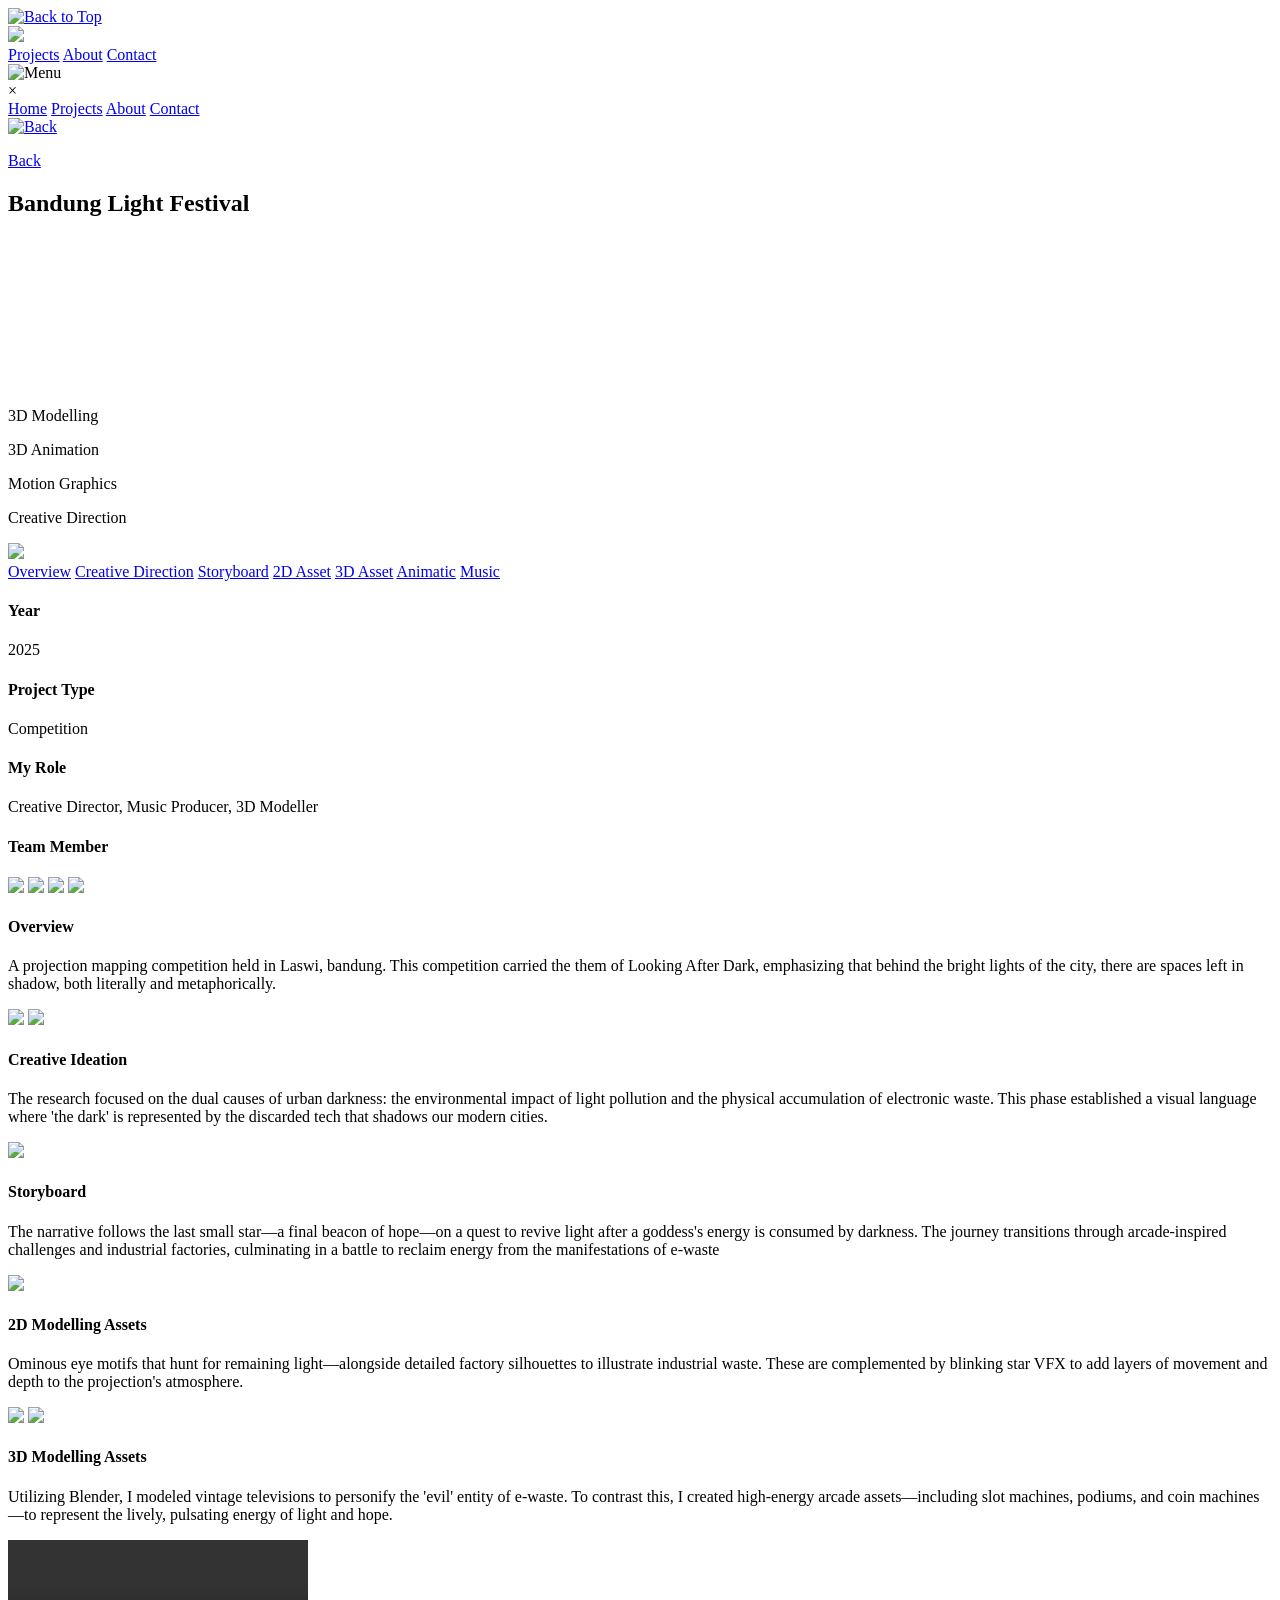
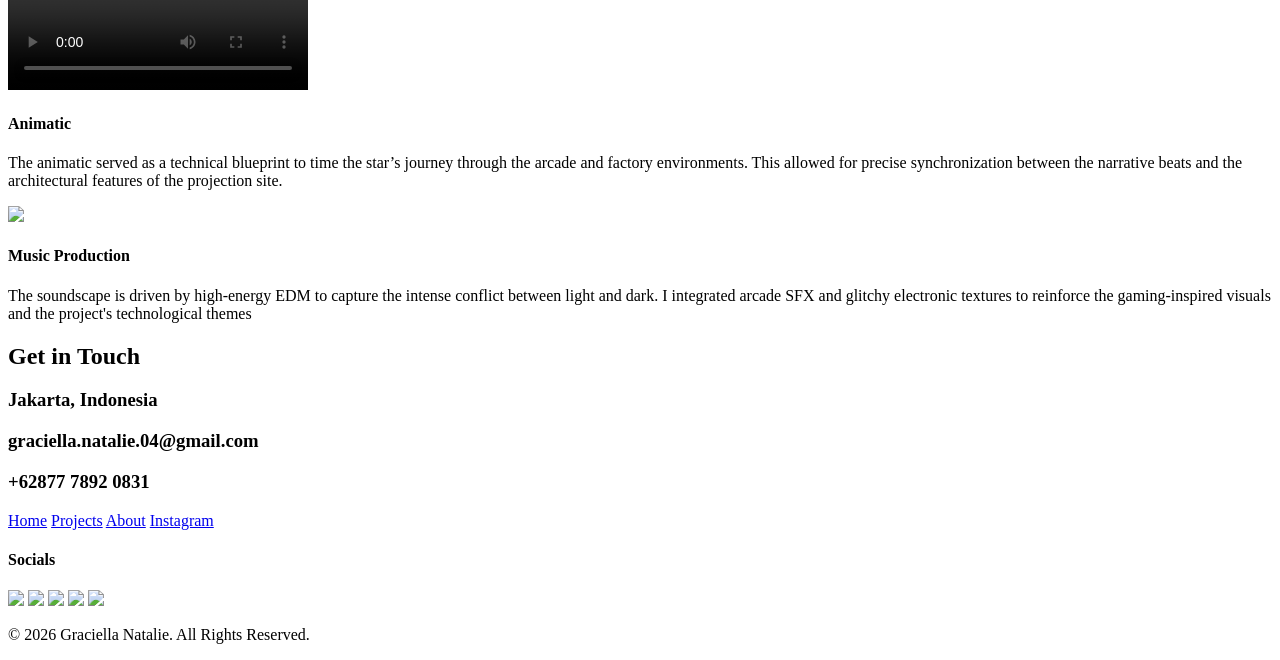
==== bdg2025.html @ 84623fd6 "Add files via upload" ====
<!DOCTYPE html>
<html lang="en">
<head>
    <meta charset="UTF-8">
    <meta name="viewport" content="width=device-width, initial-scale=1.0">
    <title>Portfolio</title>
    <link rel="stylesheet" href="css/main.css">
    <link rel="stylesheet" href="css/reset.css">

    <script async src="https://unpkg.com/es-module-shims@1.6.3/dist/es-module-shims.js"></script>

</head>

<body>
    <a href="#" id="backToTop" class="backToTop" 
    data-primary="img/BavkTop-02.png" 
    data-hover="img/BavkTop-03.png">
        <img src="img/BavkTop-02.png" id="bttIcon" alt="Back to Top">
    </a>

    <div class="navigation">
        <div class="leftNavigation">
            <a href="index.html" id="logoLink" 
            data-primary="img/Logo_Website-01.png" 
            data-hover="img/Logo_Website-02.png">
                <img src="img/Logo_Website-01.png" id="logoImg">
            </a>
        </div>
        <div class="rightNavigation desktop-links">
            <a class="notActiveNav" href="project.html">Projects</a>
            <a class="notActiveNav" href="#aboutMeSection">About</a>
            <a class="notActiveNav" href="#footerSection">Contact</a>
        </div>

        <div class="mobile-toggle" onclick="toggleMenu()">
            <img src="img/menu-01.png" alt="Menu">
        </div>
    </div>

    <div id="sideDrawer" class="side-drawer">
        <div class="close-btn" onclick="toggleMenu()">&times;</div>
        <div class="drawer-links">
            <a href="index.html">Home</a>
            <a href="project.html">Projects</a>
            <a href="#aboutMeSection">About</a>
            <a href="#footerSection">Contact</a>
        </div>
    </div>

    <div id="drawerOverlay" class="drawer-overlay" onclick="toggleMenu()"></div>

    <a href="project.html" class="stickyBackButton">
        <img src="img/bsckButton-01.png" alt="Back">
        <p>Back</p>
    </a>

    <div class="individualProjectHeader">
        <h2>Bandung Light Festival</h2>
        
        <iframe 
    src="https://www.youtube.com/embed/Ew70cX3HcZI" 
    title="Project Video" 
    frameborder="0" 
    allow="accelerometer; autoplay; clipboard-write; encrypted-media; gyroscope; picture-in-picture; web-share" 
    allowfullscreen>
</iframe>
        
        <div class="projectType">
            <p>3D Modelling</p>
            <p>3D Animation</p>
            <p>Motion Graphics</p>
            <p>Creative Direction</p>
        </div>
    </div>

    <div class="projectDetailsIndividual">
        
        <div class="projectDetailsSlider">
            <div class="projectSlider">
                <div class="sliderIndicator"><img src="img/iconSliderProgress-01.png"></div>
            </div>
            <div class="projectA">
                <a href="#overview" class="active">Overview</a>
                <a href="#creative">Creative Direction</a>
                <a href="#storyboard">Storyboard</a>
                <a href="#2D">2D Asset</a>
                <a href="#3D">3D Asset</a>
                <a href="#animatic">Animatic</a>
                <a href="#audio">Music</a>
            </div>
        </div>

        <div class="projectDetailsExplanation">
            <div id="overview" class="overview sectionProject">
                <div class="overviewLeft">
                    <h4>Year</h4>
                    <p>2025</p>
                    
                    <h4>Project Type</h4>
                    <p>Competition</p>

                    <h4>My Role</h4>
                    <p>Creative Director, Music Producer, 3D Modeller</p>
                    
                    <h4>Team Member</h4>
                    <div class="teamIcons">
                        <a href="#"><img src="img/Adinda.png"></a>
                        <a href="#"><img src="img/Aya.png"></a>
                        <a href="#"><img src="img/Dinda.png"></a>
                        <a href="#"><img src="img/Feby.png"></a>
                    </div>
                </div>
                
                <div class="overviewRight">
                    <h4>Overview</h4>
                    <p>A projection mapping competition held in Laswi, bandung. This competition carried the them of Looking After Dark,  emphasizing that behind the bright lights of the city, there are spaces left in shadow, both literally and metaphorically.</p>
                </div>
            </div>

            <div id="creative" class="detail1 sectionProject">
                <img src="img/bandung/reference1-01.png">
                <img src="img/bandung/moodboard1-01.png">
                <div class="explanation">
                    <h4>Creative Ideation</h4>
                    <p>The research focused on the dual causes of urban darkness: the environmental impact of light pollution and the physical accumulation of electronic waste. This phase established a visual language where 'the dark' is represented by the discarded tech that shadows our modern cities.</p>
                </div>
            </div>

            <div id="storyboard" class="detail1 sectionProject">
                <img src="img/bandung/storyboard-01.png">
                <div class="explanation">
                    <h4>Storyboard</h4>
                    <p>The narrative follows the last small star—a final beacon of hope—on a quest to revive light after a goddess's energy is consumed by darkness. The journey transitions through arcade-inspired challenges and industrial factories, culminating in a battle to reclaim energy from the manifestations of e-waste</p>
                </div>
            </div>

            <div id="2D" class="detail1 sectionProject">
                <img src="img/bandung/2dasset-01.png">
                <div class="explanation">
                    <h4>2D Modelling Assets</h4>
                    <p>Ominous eye motifs that hunt for remaining light—alongside detailed factory silhouettes to illustrate industrial waste. These are complemented by blinking star VFX to add layers of movement and depth to the projection's atmosphere.</p>
                </div>
            </div>

            <div id="3D" class="detail1 sectionProject">
                <img src="img/bandung/3dasset-01.png">
                <img src="img/bandung/3dasset2-01.png">
                <div class="explanation">
                    <h4>3D Modelling Assets</h4>
                    <p>Utilizing Blender, I modeled vintage televisions to personify the 'evil' entity of e-waste. To contrast this, I created high-energy arcade assets—including slot machines, podiums, and coin machines—to represent the lively, pulsating energy of light and hope.</p>
                </div>
            </div>

            <div id="animatic" class="detail1 sectionProject">
                <video controls>
                <source src="img/bandung/ANIMATIC BANDUNG.mp4" type="video/mp4">
                </video>
                <div class="explanation">
                    <h4>Animatic</h4>
                    <p>The animatic served as a technical blueprint to time the star’s journey through the arcade and factory environments. This allowed for precise synchronization between the narrative beats and the architectural features of the projection site.</p>
                </div>
            </div>

            <div id="audio" class="detail1 sectionProject">
                <img src="img/bandung/audio.PNG">
                <div class="explanation">
                    <h4>Music Production</h4>
                    <p>The soundscape is driven by high-energy EDM to capture the intense conflict between light and dark. I integrated arcade SFX and glitchy electronic textures to reinforce the gaming-inspired visuals and the project's technological themes</p>
                </div>
            </div>
        </div>
    </div>

    <div id="footerSection" class="footer">
        <div class="topFooter">
            <div class="topTitle">
                <h2>Get in Touch</h2>
                <h3>Jakarta, Indonesia</h3>
            </div>
            
            <div class="topContact">
                <h3>graciella.natalie.04@gmail.com</h3>
                <h3>+62877 7892 0831</h3>
            </div>
        </div>
        <div class="contentFooter">
            <div class="leftFooter">
                <div class="navGrid">
                    <a href="#">Home</a> <a href="project.html">Projects</a> <a href="#aboutMeSection">About</a>
                    <a href="https://www.instagram.com/graciella.natalie.04/" target="_blank">Instagram</a>
                </div>
            </div>

            <div class="rightFooter">
                <div class="socialGroup">
                    <h4>Socials</h4>
                    <div class="social">
                        <a href="mailto:graciella.natalie.04@gmail.com"><img src="img/ICON-01.png"></a>
                        <a href="https://wa.me/6287778920831" target="_blank"> <img src="img/ICON-02.png"></a>
                        <a href="https://www.linkedin.com/in/graciella-natalie-b41511276"><img src="img/ICON-03.png"></a>
                        <a href="https://www.instagram.com/graciella.natalie.04/" target="_blank"><img src="img/ICON-04.png"></a>
                        <a href="https://www.tiktok.com/@g_ella_04" target="_blank"><img src="img/ICON-05.png"></a>
                    </div>
                </div>
            </div>
        </div>
        <div class="bottomFooter">
            <p>© 2026 Graciella Natalie. All Rights Reserved.</p>
        </div>
    </div>

<script>
function toggleMenu() {
    const drawer = document.getElementById("sideDrawer");
    const overlay = document.getElementById("drawerOverlay");
    
    drawer.classList.toggle("open");
    overlay.classList.toggle("active");
    
    // Prevents scrolling when menu is open
    if (drawer.classList.contains("open")) {
        document.body.style.overflow = 'hidden';
    } else {
        document.body.style.overflow = 'auto';
    }
}

window.addEventListener("scroll", () => {
    const parentSection = document.querySelector(".projectDetailsIndividual");
    const indicator = document.querySelector(".sliderIndicator");
    const links = document.querySelectorAll(".projectA a");
    const sections = document.querySelectorAll(".sectionProject");

    const parentRect = parentSection.getBoundingClientRect();
    
    if (parentRect.top > 100) { 
        links.forEach(l => l.classList.remove("active"));
        indicator.style.top = "0px"; 
        return; 
    }

    if (parentRect.bottom < 300) {
        return;
    }

    let current = "";
    sections.forEach((section) => {
        const sectionTop = section.offsetTop;
        if (window.pageYOffset >= sectionTop - 250) {
            current = section.getAttribute("id");
        }
    });

    links.forEach((link) => {
        link.classList.remove("active");
        if (link.getAttribute("href").includes(current)) {
            link.classList.add("active");

            const linkCenter = link.offsetTop + (link.offsetHeight / 2);
            const iconCenter = indicator.offsetHeight / 2;
            
            indicator.style.top = `${linkCenter - iconCenter}px`;
        }
    });
});

    document.addEventListener("DOMContentLoaded", () => {
        const backToTopBtn = document.getElementById("backToTop");
        const bttImage = document.getElementById("bttIcon");

        if (backToTopBtn && bttImage) {
            const normalSrc = backToTopBtn.getAttribute("data-primary");
            const hoverSrc = backToTopBtn.getAttribute("data-hover");

            backToTopBtn.addEventListener("mouseover", () => {
                bttImage.src = hoverSrc;
            });

            backToTopBtn.addEventListener("mouseout", () => {
                bttImage.src = normalSrc;
            });

            window.addEventListener("scroll", () => {
                if (window.pageYOffset > 500) {
                    backToTopBtn.classList.add("show");
                } else {
                    backToTopBtn.classList.remove("show");
                }
            });

            backToTopBtn.addEventListener("click", (e) => {
                e.preventDefault();
                window.scrollTo({
                    top: 0,
                    behavior: "smooth"
                });
            });
        }
    });

    const logoLink = document.getElementById("logoLink");
    const logoImg = document.getElementById("logoImg");

    if (logoLink && logoImg) {
        const primaryLogo = logoLink.getAttribute("data-primary");
        const hoverLogo = logoLink.getAttribute("data-hover");

        logoLink.addEventListener("mouseover", () => {
            logoImg.src = hoverLogo;
        });

        logoLink.addEventListener("mouseout", () => {
            logoImg.src = primaryLogo;
        });
    }
</script>

</body>

</html>
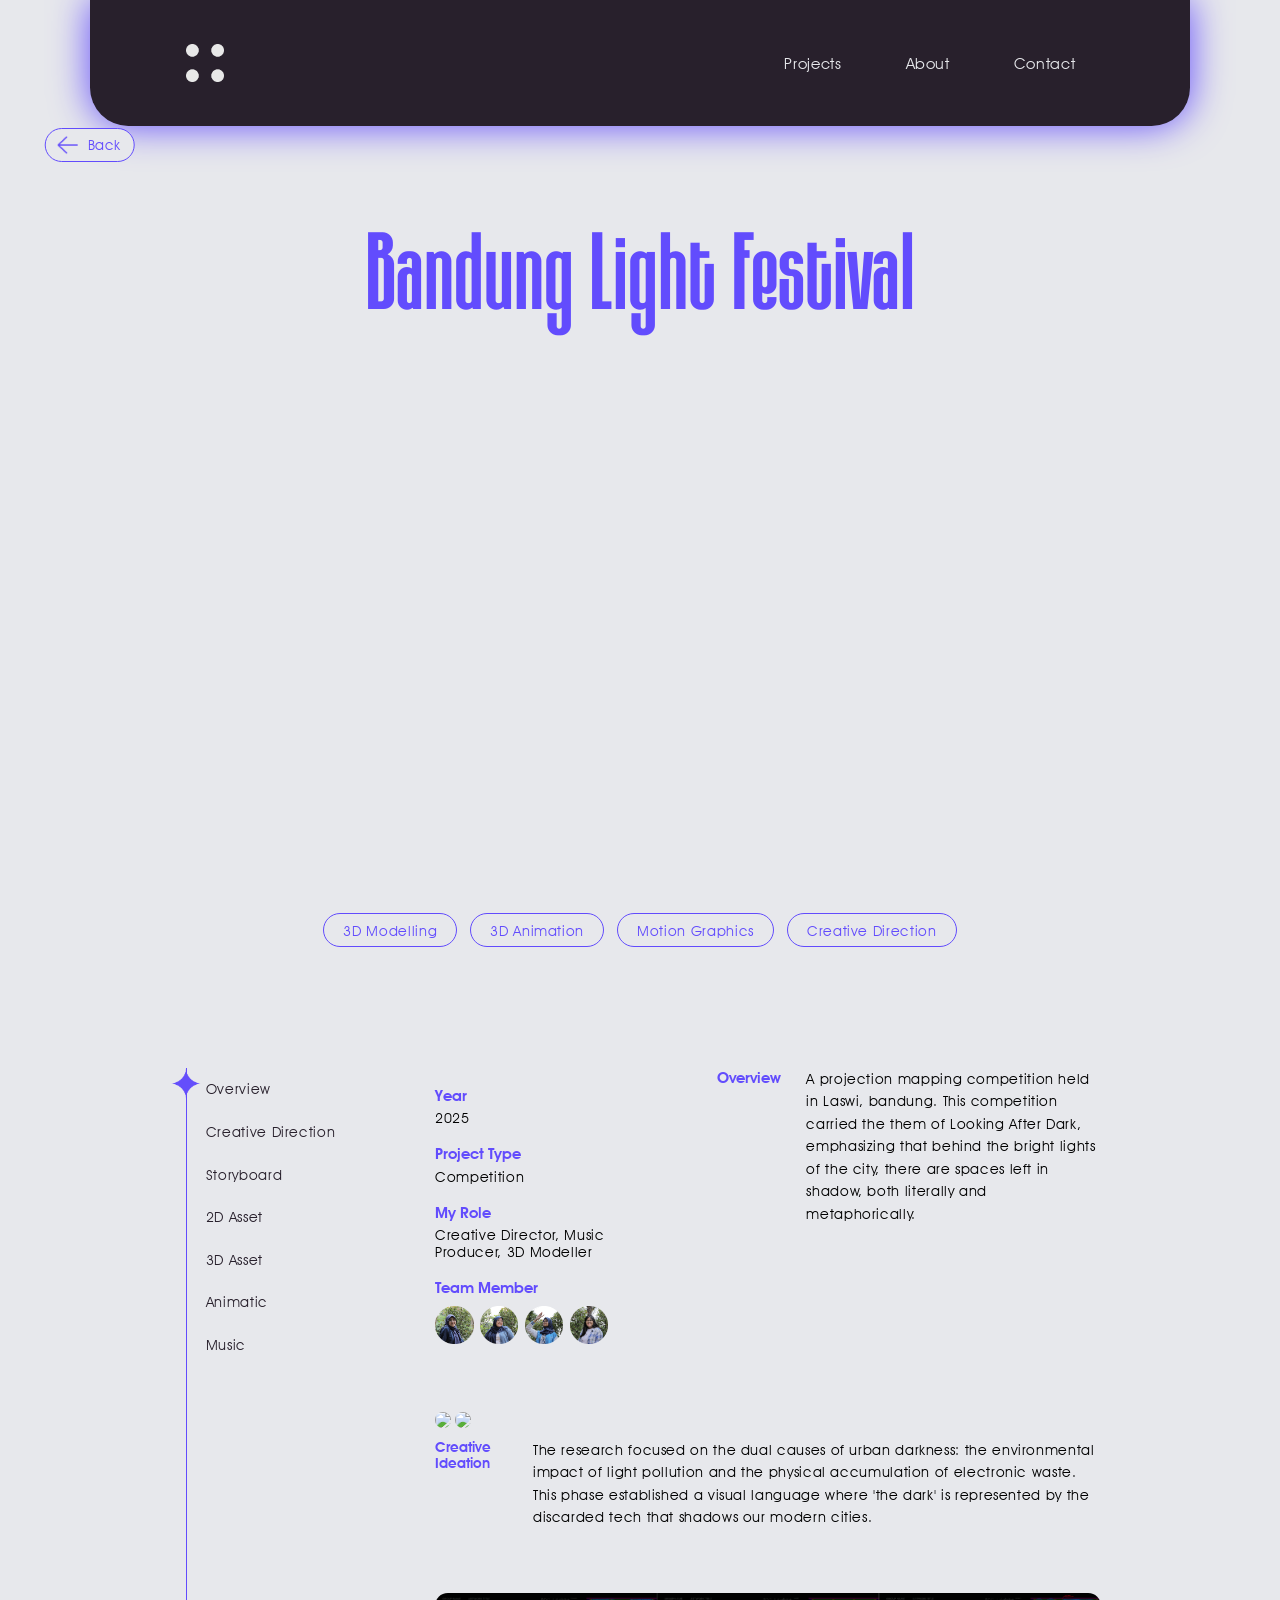
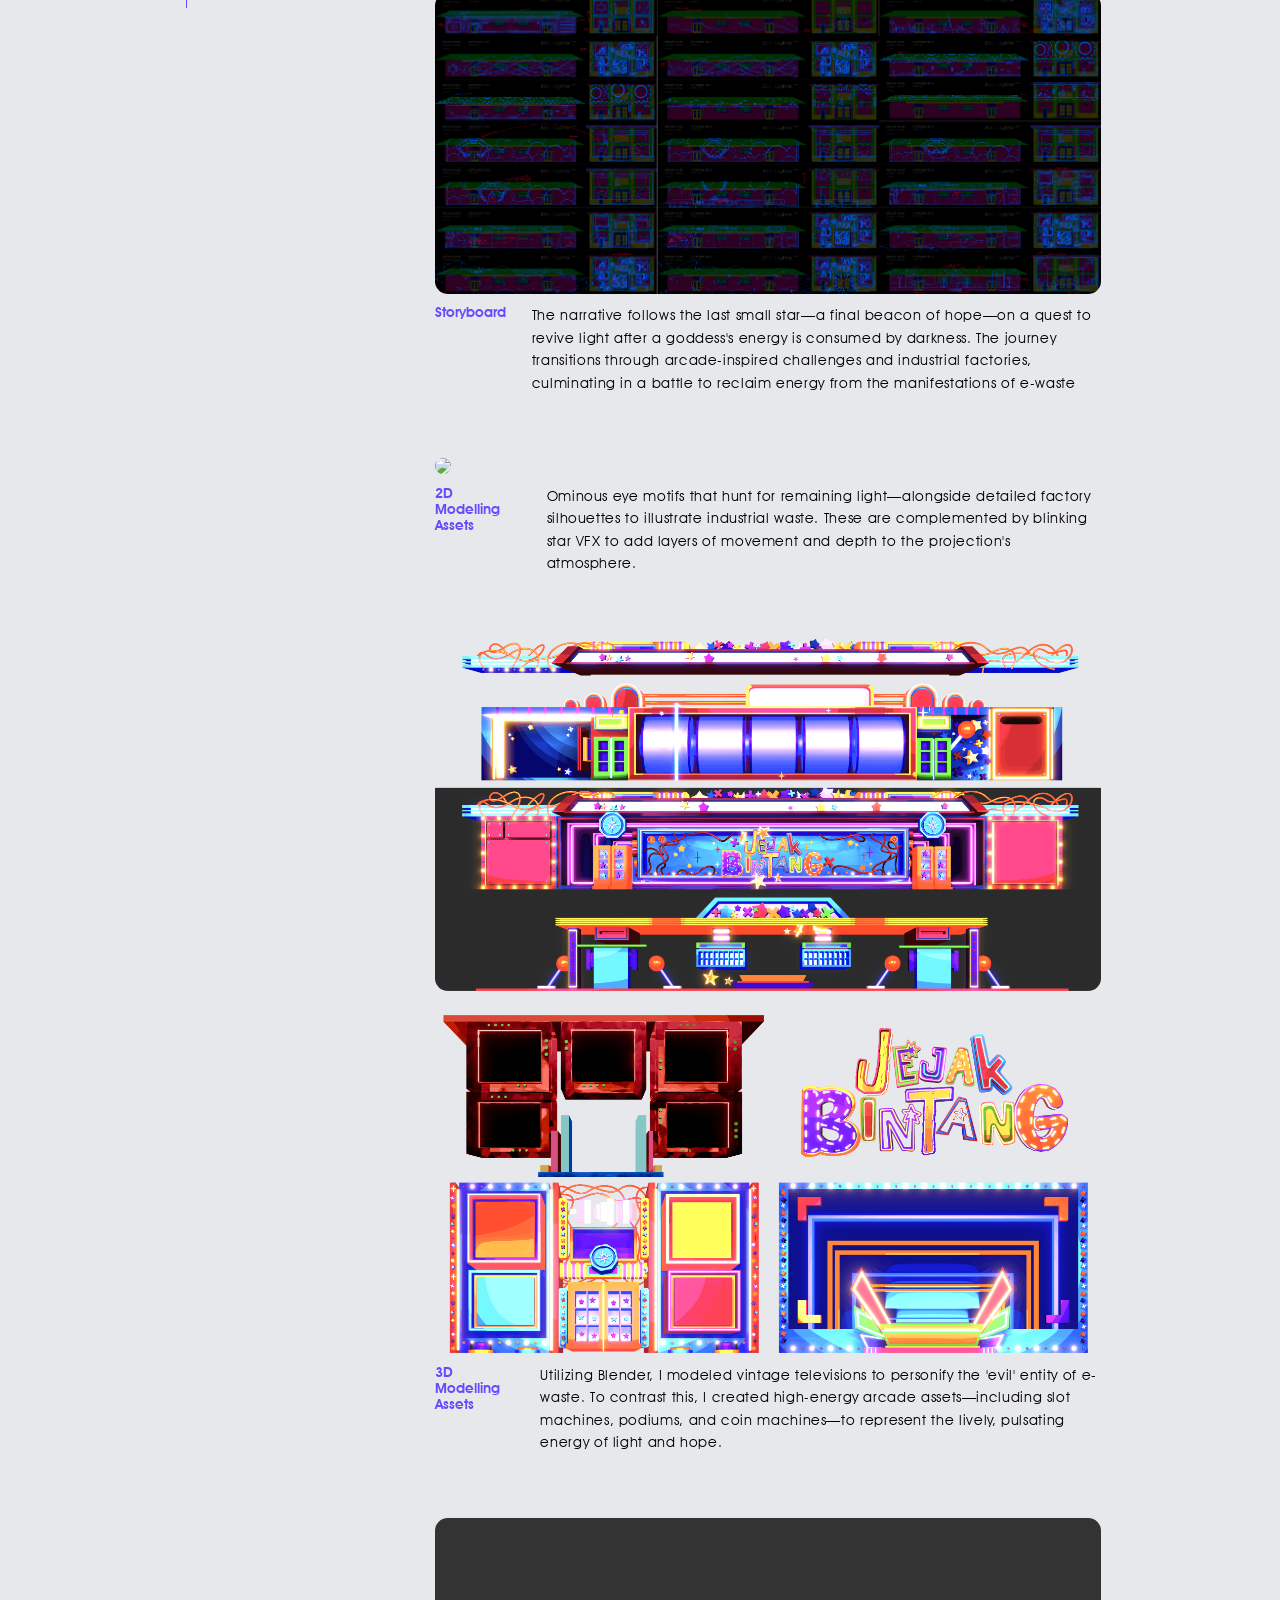
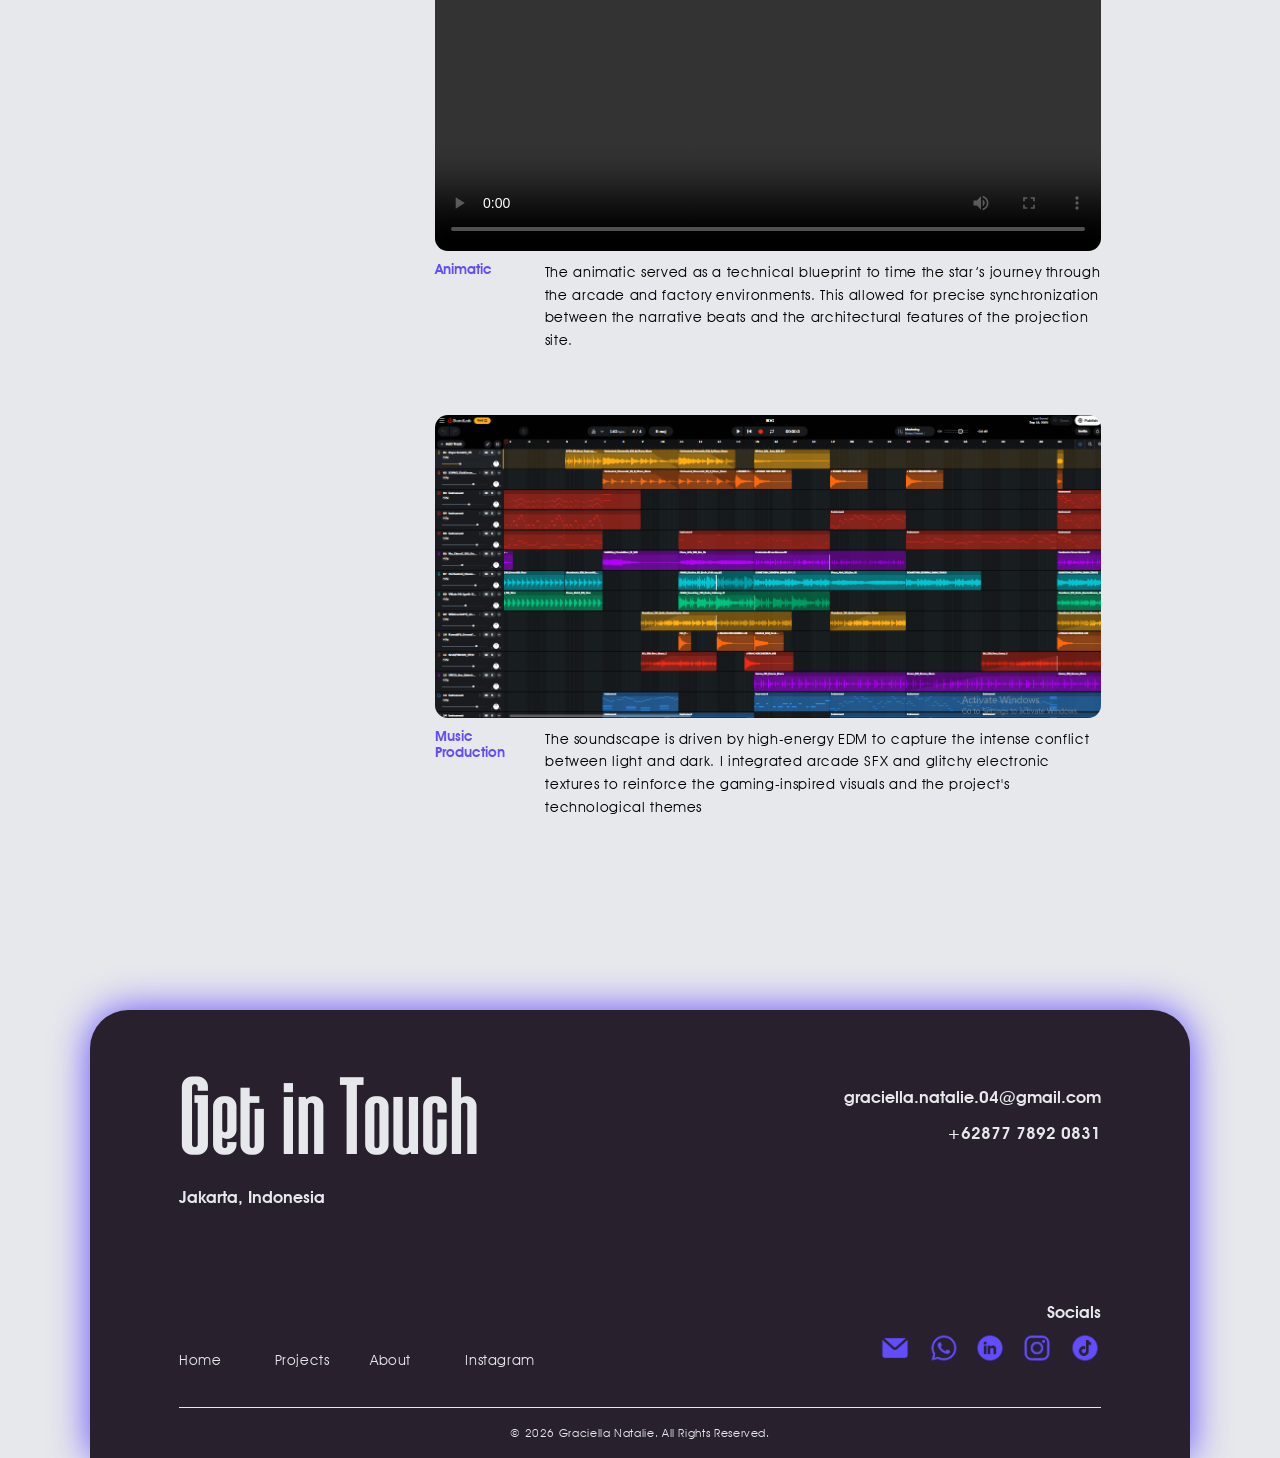
==== commit 3848914e: "Update bdg2025.html" ====
--- a/bdg2025.html
+++ b/bdg2025.html
@@ -28,7 +28,7 @@
         </div>
         <div class="rightNavigation desktop-links">
             <a class="notActiveNav" href="project.html">Projects</a>
-            <a class="notActiveNav" href="#aboutMeSection">About</a>
+            <a class="notActiveNav" href="index.html#aboutMeSection">About</a>
             <a class="notActiveNav" href="#footerSection">Contact</a>
         </div>
 
@@ -42,7 +42,7 @@
         <div class="drawer-links">
             <a href="index.html">Home</a>
             <a href="project.html">Projects</a>
-            <a href="#aboutMeSection">About</a>
+            <a href="index.html#aboutMeSection">About</a>
             <a href="#footerSection">Contact</a>
         </div>
     </div>
@@ -317,4 +317,4 @@
 
 </body>
 
-</html>+</html>
--- a/css/main.css
+++ b/css/main.css
@@ -0,0 +1,3159 @@
+/* OVERALL */
+*{
+    scroll-behavior: smooth;
+    box-sizing: border-box;
+}
+
+html {
+    scroll-behavior: smooth;
+    background-color: #e7e8ec;
+    scrollbar-gutter: stable;
+}
+
+body {
+    width: 100vw;
+    margin: 0;
+    padding: 0;
+    overflow-x: hidden;
+    scroll-behavior: smooth;
+}
+
+a {
+    cursor: pointer;
+}
+
+p, a {
+    letter-spacing: 0.05vw;
+}
+
+
+/* FONTS */
+@font-face {
+    font-family: header;
+    src: url('../font/The\ Goodfather\ DEMO.otf');
+}
+
+@font-face {
+    font-family: subheader;
+    src: url('../font/impact.ttf');
+}
+
+@font-face {
+    font-family: bodybold;
+    src: url('../font/AVGARDD.TTF');
+}
+
+@font-face {
+    font-family: body;
+    src: url('../font/AVGARDN.TTF');
+}
+
+.backToTop {
+    position: fixed;
+    bottom: 2vw;
+    right: 2vw;
+    width: 3vw;
+    height: 3vw;
+    display: flex;
+    align-items: center;
+    justify-content: center;
+    opacity: 0;
+    pointer-events: none;
+    transition: all 0.4s ease;
+    transform: translateY(20px);
+    z-index: 1000;
+}
+
+.backToTop img {
+    width: 100%;
+    height: auto;
+}
+
+.backToTop.show {
+    opacity: 1;
+    pointer-events: auto;
+    transform: translateY(0);
+}
+
+#bttIcon {
+    transition: opacity 0.8s ease-in-out;
+}
+
+.backToTop:hover #bttIcon {
+    transform: scale(1.1);
+}
+
+.reveal {
+    opacity: 0;
+    transform: translateY(5vw);
+    transition: all 0.8s cubic-bezier(0.2, 0.8, 0.2, 1); 
+}
+
+.reveal.active-reveal {
+    opacity: 1;
+    transform: translateY(0);
+}
+
+/* NAVIGATION */
+.navigation {
+    width: 86vw;
+    height: 14vh;
+    background-color: #28202c;
+    overflow: hidden;
+    display: flex;
+    align-items: center;
+    z-index: 9999;
+    justify-content: space-between;
+    margin: 0 7vw;
+    border-bottom-left-radius: 3vw;
+    border-bottom-right-radius: 3vw;
+    box-shadow: 0 0px 3vw rgba(98, 76, 253, 1);
+}
+
+.leftNavigation {
+    align-content: center;
+    display: flex;
+    justify-content: center;
+    width: 18vw;
+}
+
+.leftNavigation a {
+    display: flex;
+    align-content: center;
+    justify-content: center;
+    align-items: center;
+}
+
+.leftNavigation img {
+    width: 3vw;
+    height: 3vw;
+    transition: transform 0.3s ease, opacity 0.3s ease;
+}
+
+.leftNavigation a:hover img {
+    transform: scale(1.1);
+}
+
+.rightNavigation {
+    width: 62vw;
+    align-content: center;
+    display: flex;
+    justify-content: right;
+    padding-right: 8vw;
+}
+
+.rightNavigation a {
+    color: #e7e8ec;
+    display: flex;
+    align-items: center;
+    margin-left: 3vw;
+    transition: .3s;
+    font-family: body;
+    font-size: 1.2vw;
+    padding: 0.4vw 1vw;
+}
+
+.notActiveNav {
+    text-decoration: none;
+}
+
+.rightNavigation a:hover {
+    transform: scale(1.1);
+    background-color: #e7e8ec;
+    color: #624cfd;
+    border-radius: 100vw;
+}
+
+.activeNav {
+    background-color: #624cfd;
+    text-decoration: none;
+    border-radius: 100vw;
+}
+
+.mobile-toggle { display: none; cursor: pointer; }
+.mobile-toggle img { width: 8vw; height: auto; }
+
+.side-drawer {
+    position: fixed;
+    top: 0;
+    right: -100%; 
+    width: 250px;
+    height: 100%;
+    background-color: #28202c; 
+    z-index: 10002;
+    transition: 0.4s ease-in-out;
+    display: flex;
+    flex-direction: column;
+    padding: 10vh 10vw;
+}
+
+.side-drawer.open { right: 0; } 
+
+.close-btn {
+    position: absolute;
+    top: 20px;
+    right: 30px;
+    font-size: 40px;
+    color: #e7e8ec;
+    cursor: pointer;
+}
+
+.drawer-links {
+    display: flex;
+    flex-direction: column;
+    gap: 30px;
+    margin-top: 50px;
+}
+
+.drawer-links a {
+    color: #e7e8ec;
+    text-decoration: none;
+    font-size: 1.5rem;
+    font-family: body; 
+}
+
+.drawer-overlay {
+    position: fixed;
+    display: none;
+    top: 0;
+    left: 0;
+    width: 100%;
+    height: 100%;
+    background: rgba(0,0,0,0.6);
+    z-index: 10001;
+}
+
+.drawer-overlay.active { display: block; }
+
+/* HEADER */
+.header {
+    width: 100vw;
+    height: auto;
+    padding: 8vh 4vw 3vh 3vw;
+    display: flex;
+}
+
+.leftHeader {
+    width: 33vw;
+    height: auto;
+    display: flex;
+}
+
+.leftHeader img {
+    width: 33vw;
+    height: auto;
+}
+
+.rightHeader {
+    width: 60vw;
+    margin-left: 2vw;
+    display: flex;
+    flex-direction: column;
+    justify-content: flex-end;
+}
+
+.rightHeader img{
+    width: 20vw;
+}
+
+.bottomRow {
+    display: flex;
+    flex-direction: row;
+    align-items: flex-end;
+    justify-content: space-between;
+    width: 100%;
+}
+
+.smallHeader {
+    width: 10vw;
+    margin-right: 10vw;
+}
+
+.smallHeader img {
+    width: 100%;
+    display: block;
+}
+
+.rightHeader p.hoverName {
+    width: auto;
+    font-family: header;
+    font-size: 9vw;
+    color: #28202c;
+    margin: 0;
+    padding: 0;
+    display: flex;
+}
+
+.hoverName span {
+    display: inline-block;
+    transition: all 0.2s ease;
+    cursor: default;
+}
+
+.hoverName span:hover {
+    color: #624cfd;
+    transform: rotate(10deg) translateY(-5px);
+}
+
+.hoverName span:nth-child(even):hover {
+    transform: rotate(-8deg) translateY(-5px);
+}
+
+.hoverName span:nth-child(3n):hover {
+    transform: rotate(15deg) scale(1.1);
+}
+
+
+/* TYPE OF work */
+.typeOfWork {
+    width: 100vw;
+    padding: 0 14vw;
+    display: flex;
+    align-items: center;
+    justify-content: space-between;
+}
+
+.typeOfWork p {
+    font-family: body;
+    color: #624cfd;
+    border: 1px solid #624cfd;
+    border-radius: 100vw;
+    padding: 1vh 2vw;
+    font-size: 1.1vw;
+    margin: 0;
+}
+
+.typeOfWork p:hover {
+    color: #e7e8ec;
+    background-color: #624cfd;
+}
+
+.divider {
+    width: 100vw;
+    height: 15vh;
+    position: relative;
+    display: flex;
+    justify-content: center;
+    align-items: center;
+}
+
+.divider img {
+    width: 100vw;
+}
+
+.down {
+    width: 3vw;
+    height: 3vw;
+    position: absolute;
+    z-index: 2;
+    background-image: url('../img/downArrow.png');
+    background-size: 3vw 3vw;
+    background-repeat: no-repeat;
+    transition: 0.3s ease;
+}
+
+.down:hover {
+    background-image: url('../img/downArrow_hover.png');
+    transform: scale(1.1);
+}
+
+/* SELECTEDWORK */
+
+.mainContent {
+    width: 100vw;
+    display: flex;
+    padding: 5vh 14vw 0vh 14vw;
+}
+
+.slider {
+    width: 5vw;
+    height: 80vh;
+    position: sticky;
+    top: 10vh;
+    border-left: 0.15vw solid #624cfd;
+    align-self: flex-start
+}
+
+.scroll-icon {
+    width: 4vw;
+    height: 4vw;
+    position: absolute;
+    left: -2.1vw;
+    animation: moveIconDown auto linear;
+    animation-timeline: scroll(nearest); 
+    animation-fill-mode: both;
+}
+
+@keyframes moveIconDown {
+    from {
+        transform: translateY(-10vh);
+    }
+    to {
+        transform: translateY(calc(80vh - 4vw)); 
+    }
+}
+
+.content {
+    width: 67vw;
+}
+
+.selectedWorks {
+    margin-top: 10vh;
+    width: 67vw;
+    display: flex;
+    align-items: center;
+}
+
+.leftSelected {
+    width: 20vw;
+    display: flex;
+    flex-direction: column;
+    justify-content: flex-end;
+}
+
+.leftSelected h4 {
+    color: #28202c;
+    font-family: subheader;
+    font-size: 3vw;
+    padding: 0;
+    margin: 0;
+    font-weight: normal;
+}
+
+.leftSelected p{
+    color: #28202c;
+    font-family: body;
+    font-size: 1.1vw;
+}
+
+.leftSelected a {
+    background: #624cfd;
+    font-family: body;
+    font-weight: normal;
+    font-size: 1.2vw;
+    color: #e7e8ec;
+    padding: 1vw 4vw;
+    border-radius: 1vw;
+    display: flex;
+    align-items: center;
+    justify-content: center;
+    position: relative;
+    text-decoration: none;
+    cursor: pointer;
+    transition: 0.3s;
+}
+
+.leftSelected a:hover {
+    background-color: #28202c;
+    color: #e7e8ec;
+    transform: translateY(-0.4vw);
+}
+
+.leftSelected a img {
+    width: 2vw;
+    height: auto;
+    position: absolute;
+    right: 1.5vw;
+    transition: transform 0.3s ease;
+}
+
+.leftSelected a:hover img {
+    transform: translateX(0.3vw);
+}
+
+.rightSelected {
+    width: 47vw;
+    height: 28vw;
+    display: flex;
+    padding-left: 2vw;
+}
+
+.selectedPanel {
+    flex: 1;
+    height: 100%;
+    background-color: #28202c;
+    transition: all 0.5s cubic-bezier(0.25, 1, 0.5, 1);
+    overflow: hidden;
+    display: flex;
+    flex-direction: column;
+    position: relative;
+    margin-left: 1vw;
+    border-radius: 1.5vw;
+    text-decoration: none;
+}
+
+.selectedPanel img {
+    width: 100%;
+    height: 100%;
+    object-fit: cover;
+    opacity: 0.5; 
+    filter: grayscale(100%);
+    transition: all 0.5s ease;
+    flex-shrink: 0;
+}
+
+.selectedPanel:hover img {
+    height: 55%;
+    opacity: 1;
+    filter: grayscale(0%);
+}
+
+.selectedPanel h2, .selectedPanel p {
+    opacity: 0;
+    transition: opacity 0.3s ease 0.2s;
+    color: #e7e8ec;
+    padding: 0 1.5vw;
+}
+
+.selectedPanel h2 {
+    font-family: subheader;
+    font-size: 2.5vw;
+    margin: 1vw 0 0 0;
+    font-weight: normal;
+}
+
+.selectedPanel p {
+    font-family: body;
+    font-size: 1.1vw;
+    margin: 1vw 0;
+}
+
+.selectedPanel:hover {
+    flex: 5;
+    background-color: #624cfd;
+}
+
+.selectedPanel:hover h2, .selectedPanel:hover p {
+    opacity: 1;
+}
+
+.selectedPanel h1 {
+    position: absolute;
+    top: 1vw;
+    left: 1vw;
+    z-index: 10;
+    font-family: header;
+    color: #624cfd;
+    font-size: 4vw;
+    margin: 0;
+    pointer-events: none;
+}
+
+.selectedPanel:hover h1 {
+    color: #e7e8ec;
+}
+
+/* FAQ  */
+
+.faq {
+    width: 100vw;
+    height: auto;
+    display: flex;
+    flex-direction: column;
+    padding: 0 14vw;
+    justify-content: center;
+    align-items: center;
+    margin: 12vw 0 10vw 0;
+    background-image: url('../img/Background1-01.png');
+    background-size: 100vw auto;
+    background-repeat: no-repeat;
+}
+
+.faq h2 {
+    font-family: header;
+    font-weight: normal;
+    color: #624cfd;
+    font-size: 5vw;
+    margin: 0 0 2vw 0;
+    padding: 0;
+}
+
+.faq h3 {
+    font-family: body;
+    font-size: 1.5vw;
+    margin: 0 0 2vw 0;
+}
+
+.faq h4 {
+    font-family: bodybold;
+    font-size: 1.5vw;
+    margin: 0;
+    padding: 0;
+}
+
+.collapsible {
+    width: 52vw;
+    display: flex;
+    align-items: center;
+    justify-content: space-between;
+    color: #624cfd;
+    cursor: pointer;
+    padding: 1vw 1.5vw;
+    border: 1px solid #624cfd;
+    border-radius: 1vw;
+    margin: 0.5vw 0;
+    font-family: bodybold;
+    font-size: 1.1vw;
+    text-align: left;
+    transition: all 0.3s ease;
+}
+
+.collapsible img {
+    width: 1.7vw;
+    height: auto;
+    transition: transform 0.3s ease;
+}
+
+.collapsible:hover {
+    transform: translateY(-0.5vw);
+}
+
+.collapsible.active {
+    background-color: #28202c;
+    color: #e7e8ec;
+    border: 1px solid #28202c;
+}
+
+.collapsible.active img {
+    transform: rotate(180deg);
+}
+
+.collapsibleContent {
+    display: none;
+    overflow: hidden;
+    width: 52vw;
+    background-color: transparent;
+    color: #28202c;
+    border-left: 0.2vw solid #624cfd;
+    margin: 1vw;
+    text-align: left;
+}
+
+.collapsibleContent p {
+    text-align: left;
+    margin: 0.5vw 2vw;
+    font-family: body;
+    font-size: 1.1vw;
+}
+
+/* ABOUTMEEE */
+.aboutMePage {
+    width: 67vw;
+    margin: 5vw 0;
+    padding: 5vw 0;
+    display: flex;
+    align-items: center;
+}
+
+.aboutLeft {
+    width: 15vw;
+    height: auto;
+    display: flex;
+    flex-direction: column;
+}
+
+.aboutLeft img {
+    width: 15vw;
+    height: auto;
+}
+
+.interest {
+    width: 15vw;
+    display: flex;
+    align-items: center;
+    justify-content: flex-end;
+    flex-wrap: wrap;
+    gap: 0.5vw;
+    margin: 1vw 0;
+}
+
+.interest p {
+    font-family: body;
+    color: #624cfd;
+    border: 1px solid #624cfd;
+    border-radius: 100vw;
+    padding: 0.8vh 1vw;
+    font-size: 1.1vw;
+    margin: 0;
+    white-space: nowrap;
+}
+
+.aboutRight {
+    width: 50vw;
+    display: flex;
+    flex-direction: column;
+    padding: 0 2vw;
+    transition-delay: 0.1s;
+}
+
+.aboutNameRow {
+    display: flex;
+    justify-content: space-between;
+    align-items: center;
+    width: 50vw;
+    border-bottom: 0.2vw solid #624cfd;
+    padding-bottom: 1vh;
+}
+
+.aboutRight h2 {
+    font-family: header;
+    font-size: 6vw;
+    font-weight: normal;
+    margin: 0;
+    color: #624cfd;
+}
+
+.aboutRight img {
+    width: 3vw;
+    height: auto;
+}
+
+.aboutRight h3 {
+    font-family: subheader;
+    font-size: 2.2vw;
+    color: #28202c;
+    margin: 1vw 0 0.6vw 0;
+    padding: 0;
+    font-weight: normal;
+    display: flex;
+    flex-direction: row;
+    align-items: center;
+    justify-content: space-between;
+}
+
+.aboutRight p {
+    font-family: body;
+    font-size: 1.1vw;
+    color: #28202c;
+    padding: 0;
+    margin:  0;
+    justify-content: center;
+}
+
+.aboutDivided {
+    width: 50vw;
+    display: flex;
+    flex-direction: row;
+    justify-content: space-between;
+    transition-delay: 0.2s;
+}
+
+.education {
+    width: 22vw;
+    display: flex;
+    flex-direction: column;
+}
+
+.educationDivided {
+    display: flex;
+    align-items: center;
+    justify-content: space-between;
+}
+
+.educationDivided h4 {
+    font-family: bodybold;
+    font-weight: none;
+    font-size: 1.2vw;
+    margin: 0.5vw 0;
+    color: #624cfd;
+    padding: 0;
+}
+
+.educationDivided h6 {
+    font-family: body;
+    font-size: 1vw;
+    color: #28202c;
+    padding: 0;
+    margin: 0 0;
+}
+
+.work {
+    width: 22vw;
+    display: flex;
+    flex-direction: column;
+
+}
+
+/* SERVICE */
+
+.service {
+    width: 67vw;
+    display: flex;
+    flex-direction: column;
+    gap: 5vh;
+    text-decoration: none;
+}
+
+.serviceHeader {
+    display: flex;
+    align-items: center;
+    border-bottom: 2px solid #624cfd;
+    padding-bottom: 2vh;
+}
+
+.serviceHeader h2 {
+    font-family: header;
+    font-weight: normal;
+    font-size: 5vw;
+    color: #28202c;
+    margin: 0;
+}
+
+.headerDesc {
+    width:25vw;
+    font-family: body;
+    font-size: 1.1vw;
+    text-align: left;
+    line-height: 1.4;
+    margin: 0 3.5vw;
+    color: #28202c;
+}
+
+.serviceSection {
+    display: flex;
+    flex-wrap: wrap;
+    gap: 1vw; 
+    width: 100%;
+}
+
+.serviceIndividual {
+    flex: 0 0 calc(33% - 0.5vw); 
+    background-color: #28202c;
+    padding: 2.5vw;
+    border-radius: 2vw;
+    display: flex;
+    flex-direction: column;
+    box-sizing: border-box;
+    transition: transform 0.3s ease;
+    text-decoration: none;
+}
+
+.serviceIndividual:hover {
+    transform: translateY(-5px);
+    background-color: #624cfd;
+}
+
+.serviceTop {
+    display: flex;
+    justify-content: space-between;
+    align-items: center;
+    margin-bottom: 1.5vh;
+    text-decoration: none;
+}
+
+.serviceTop h3 {
+    font-family: subheader;
+    font-size: 2vw;
+    color: #e7e8ec;
+    margin: 0;
+    font-weight: normal;
+    text-decoration: none;
+}
+
+.serviceTop img {
+    width: 2vw;
+    height: auto;
+}
+
+.serviceIndividual p:not(.headerDesc) {
+    font-family: body;
+    font-size: 1.1vw;
+    color: #e7e8ec;
+    padding-bottom: 2vh;
+    border-bottom: 0.1vw solid #e7e8ec;
+    margin: 0 0 2.5vh 0;
+}
+
+.serviceExample {
+    width: 100%;
+    height: 14vw;
+    object-fit: cover;
+    border-radius: 1vw;
+    margin-top: auto;
+}
+.serviceIndividual {
+    transition: transform 0.3s ease, box-shadow 0.3s ease;
+}
+
+.serviceIndividual:hover {
+    transform: translateY(-1vw);
+    box-shadow: 0 10px 20px rgba(98, 76, 253, 0.2);
+}
+
+/* INTERESTED */
+
+.interested {
+    width: 100vw;
+    height: auto;
+    padding: 0 14vw;
+    display: flex;
+    flex-direction: column;
+    align-items: center;
+    justify-content: center;
+    margin: 0 0 5vw 0;
+}
+
+.interested h1 {
+    font-family: header;
+    color: #624cfd;
+    font-size: 6vw;
+    font-weight: normal;
+    padding: 0;
+    margin: 0;
+}
+
+.interested img {
+    width: 3vw;
+    height: auto;
+}
+
+/* FOOTER */
+
+.footer {
+    width: 86vw;
+    height: 35vw;
+    background-color: #28202c;
+    margin: 0 7vw;
+    padding: 4vw 7vw 0 7vw; 
+    border-top-left-radius: 3vw;
+    border-top-right-radius: 3vw;
+    box-shadow: 0 0px 3vw rgba(98, 76, 253, 1);
+    display: flex;
+    flex-direction: column;
+    overflow: hidden;
+}
+
+.topFooter {
+    width: 100%;
+    display: flex;
+    justify-content: space-between;
+    align-items: flex-start;
+}
+
+.topTitle h2 {
+    font-family: header;
+    color: #e7e8ec;
+    font-size: 6vw;
+    margin: 0;
+}
+
+.topContact {
+    text-align: right;
+    margin-top: 1.5vw;
+}
+
+.contentFooter {
+    display: flex;
+    justify-content: space-between;
+    align-items: flex-end;
+    flex-grow: 1; 
+    padding-bottom: 3vw;
+}
+
+.footer h2 {
+    font-family: header;
+    color: #e7e8ec;
+    font-weight: normal;
+    font-size: 6vw;
+    margin: 0;
+}
+
+.topFooter h3 {
+    font-family: bodybold;
+    color: #e7e8ec;
+    font-size: 1.3vw;
+    margin-top: 0.5vw;
+}
+
+.contentFooter {
+    display: flex;
+    justify-content: space-between;
+    align-items: flex-end;
+    flex-grow: 1; 
+    padding-bottom: 3vw;
+}
+
+.leftFooter {
+    display: flex;
+    flex-direction: column;
+    gap: 1.5vw;
+}
+
+.navGrid {
+    display: grid;
+    grid-template-columns: repeat(4, 1fr);
+    width: auto;
+    gap: 1vw 2vw;
+}
+
+.navGrid a {
+    color: #e7e8ec;
+    font-family: body;
+    font-size: 1.1vw;
+    text-decoration: none;
+    transition: color 0.3s ease, transform 0.3s ease;
+    cursor: pointer;
+    display: inline-block;
+}
+
+.navGrid a:hover {
+    color: #624cfd;
+    transform: translateY(-0.3vw);
+}
+
+.rightFooter {
+    display: flex;
+    flex-direction: column;
+    align-items: flex-end;
+    gap: 1vw;
+}
+
+.rightFooter h3 {
+    font-family: bodybold;
+    color: #e7e8ec;
+    font-size: 1.3vw;
+    margin: 0;
+    transition: color 0.3s ease;
+}
+
+.rightFooter h3:hover {
+    color: #624cfd;
+}
+
+.socialGroup {
+    display: flex;
+    flex-direction: column;
+    align-items: flex-end;
+    gap: 0.8vw;
+    margin-top: 1vw;
+}
+
+.socialGroup h4 {
+    font-family: bodybold;
+    color: #e7e8ec;
+    font-size: 1.3vw;
+    margin: 0;
+}
+
+.social {
+    display: flex;
+    flex-direction: row;
+    gap: 1.2vw;
+}
+
+.social img {
+    width: 2.5vw;
+    height: 2.5vw;
+    transition: filter 0.3s ease, transform 0.3s cubic-bezier(0.175, 0.885, 0.32, 1.275);
+}
+
+.social a:hover img {
+    transform: scale(1.2);
+    filter: brightness(1.5);
+}
+
+.bottomFooter {
+    height: 4vw;
+    width: 100%;
+    border-top: 1px solid #e7e8ec;
+    display: flex;
+    align-items: center;
+    justify-content: center;
+}
+
+.bottomFooter p {
+    color: #e7e8ec;
+    font-family: body;
+    font-size: 0.9vw;
+    margin: 0;
+}
+
+/* PROJECTS */
+
+.projectHeader {
+    margin-top: 8vh;
+    width: 100vw;
+    align-items: center;
+    display: flex;
+    flex-direction: column;
+    margin-bottom: 10vh;
+}
+
+.projectHeader h1{
+    font-family: header;
+    text-align: center;
+    color: #624cfd;
+    font-size: 6vw;
+    font-weight: normal;
+    margin: 0;
+    padding: 0;
+}
+
+.projectHeader p {
+    color: #28202c;
+    font-family: body;
+    font-size: 1.1vw;
+    margin: 0;
+    padding: 0 35vw;
+    text-align: center;
+}
+
+.projectHeader p.hoverName {
+    width: auto;
+    font-family: header;
+    font-size: 9vw;
+    color: #28202c;
+    margin: 0;
+    padding: 0;
+    display: flex;
+}
+
+.library {
+    width: 100vw;
+    padding: 0 14vw;
+    margin-bottom: 10vw;
+}
+
+.categoryLibrary {
+    width: 72vw;
+    display: flex;
+    flex-direction: row;
+    padding: 0 0 2vh 0;
+    gap: 1vw;
+    align-items: center;
+    justify-content: center;
+    border-bottom: 1px solid #624cfd;
+}
+
+.categoryLibrary a{
+    font-family: body;
+    color: #624cfd;
+    border: 1px solid #624cfd;
+    border-radius: 100vw;
+    padding: 1vh 2vw;
+    font-size: 1.1vw;
+    margin: 0;
+    transition: .3s;
+}
+
+.categoryLibrary a:hover {
+    transform: scale(1.05);
+    color: #e7e8ec;
+    background-color: #28202c;
+    border: 1px solid #28202c;
+}
+
+.mainLibrary {
+    margin: 2vw 0;
+    width: 72vw;
+    display: flex;
+    flex-wrap: wrap;
+    gap: 2vw;
+    justify-content: center;
+}
+
+.contentLibrary {
+    width: 35vw;
+    border: 1px solid #624cfd;
+    height:auto;
+    background-color: #e7e8ec;
+    overflow: hidden;
+    text-decoration: none;
+    display: flex;
+    flex-direction: column;
+    position: relative;
+    border-radius: 1.2vw;
+    transition: .3s;
+}
+
+.contentLibrary h5, 
+.contentLibrary p {
+    text-decoration: none;
+}
+
+.contentLibrary:hover {
+    transform: scale(1.02);
+    box-shadow: 0 0px 0.5vw rgba(98, 76, 253, 1);
+}
+
+.contentLibrary h5 {
+    font-family: bodybold;
+    font-size: 1.2vw;
+    font-weight: none;
+    margin: 0.5vw 1vw 0 1vw;
+    padding: 0;
+    color: #624cfd;
+}
+
+.contentLibrary p {
+    font-size: 1.1vw;
+    color: #28202c;
+    margin: 0.5vw 1vw 1vw 1vw;
+    padding: 0;
+    font-family: body;
+}
+
+.contentLibrary img {
+    width: 35vw;
+    top: 0;
+    left: 0;
+    width: 100%;
+    height: max-content;
+    object-fit: cover;
+}
+
+.categoryLibrary a.active {
+    background-color: #624cfd;
+    color: #e7e8ec;
+}
+
+.contentLibrary.hide {
+    display: none;
+}
+
+.contentLibrary {
+    animation: fadeIn 0.5s ease;
+}
+
+@keyframes fadeIn {
+    from { opacity: 0; transform: translateY(10px); }
+    to { opacity: 1; transform: translateY(0); }
+}
+
+.popUp {
+    position: fixed;
+    width: 20vw;
+    pointer-events: none;
+    background-color: #624cfd;
+    color: white;
+    padding: 0.5vw;
+    border-radius: 0.5vw;
+    font-family: body;
+    font-size: 0.8vw;
+    z-index: 1000;
+    opacity: 0;
+    transition: opacity 0.3s ease;
+    transform: translate(0%, -140%);
+}
+
+.popUp.active {
+    opacity: 1;
+}
+
+
+
+/* INDIVIDUAL PROJECT */
+.stickyBackButton {
+    position: fixed;
+    top: 10vw;
+    left: 7vw;
+    border: 1px solid #624cfd;
+    background-color: #e7e8ec;
+    border-radius: 100vw;
+    padding: 0.5vw 1vw;
+    transform: translateX(-50%); 
+    display: flex;
+    flex-direction: row;
+    align-items: center;
+    justify-content: center;
+    gap: 0.8vw;
+    text-decoration: none;
+    z-index: 999;
+    transition: opacity 0.3s ease;
+    text-decoration: none;
+}
+
+.stickyBackButton img {
+    width: 1.5vw;
+    height: auto;
+    transition: transform 0.3s ease;
+}
+
+.stickyBackButton p {
+    font-family: body;
+    font-size: 1.1vw;
+    color: #624cfd;
+    margin: 0;
+}
+
+.stickyBackButton:hover {
+    box-shadow: 0 0px 0.5vw rgba(98, 76, 253, 1);
+}
+
+.stickyBackButton:hover img {
+    transform: translateX(-5px);
+}
+
+.stickyBackButton:hover p {
+    color: #624cfd;
+}
+
+.individualProjectHeader {
+    width: 100vw;
+    padding: 0 14vw;
+    display: flex;
+    flex-direction: column;
+    justify-content: center;
+    align-items:center;
+    margin-top: 10vh;
+    margin-bottom: 12vh;
+}
+
+.individualProjectHeader h2 {
+    font-family: header;
+    font-size: 6vw;
+    color: #624cfd;
+    font-weight: normal;
+    margin: 0 0 2vw 0;
+    padding: 0;
+}
+
+.individualProjectHeader img, 
+.individualProjectHeader iframe {
+    width: 60vw;
+    height: 60vh;
+    border-radius: 1vw;
+}
+
+.projectType {
+    margin: 1vw 0;
+    display: flex;
+    flex-direction: row;
+    gap: 1vw;
+}
+
+.projectType p {
+    font-family: body;
+    color: #624cfd;
+    border: 1px solid #624cfd;
+    border-radius: 100vw;
+    padding: 0.8vh 1.5vw;
+    font-size: 1.1vw;
+    margin: 0;
+}
+
+.projectDetailsIndividual {
+    width: 100vw;
+    padding: 0 14vw;
+    display: flex;
+    align-items: flex-start;
+    margin: 5vw 0 10vw 0;
+}
+
+.projectDetailsSlider {
+    width: 20vw;
+    display: flex;
+    gap: 1.5vw;
+    position: sticky;
+    top: 20vh;
+    height: 60vh;
+}
+
+.projectSlider {
+    width: 1px;
+    background-color: #624cfd;
+    position: relative;
+    margin-left: 0.5vw;
+}
+
+.sliderIndicator {
+    position: absolute;
+    left: 50%;
+    transform: translateX(-50%);
+    top: 0; 
+    transition: top 0.4s cubic-bezier(0.25, 1, 0.5, 1);
+    width: 2.5vw;
+    z-index: 2;
+}
+
+.sliderIndicator img {
+    width: 100%;
+    height: auto;
+    display: block;
+}
+
+.projectA {
+    display: flex;
+    flex-direction: column;
+}
+
+.projectA a {
+    text-decoration: none;
+    font-family: body;
+    font-size: 1.1vw;
+    color: #28202c;
+    transition: 0.3s;
+    margin: 1vw 0;
+}
+
+.projectA a.active {
+    color: #624cfd;
+    background-color: #e7e8ec;
+    font-family: bodybold;
+}
+
+.projectDetailsExplanation {
+    width: 52vw;
+}
+
+.sectionProject {
+    margin-bottom: 5vw;
+    scroll-margin-top: 15vh;
+}
+
+.overview {
+    display: flex;
+    justify-content: space-between;
+    width: 100%;
+}
+
+.overviewLeft {
+    width: 18vw;
+}
+
+.overviewLeft h4 {
+    font-family: bodybold;
+    color: #624cfd;
+    font-size: 1.2vw;
+    margin: 2vh 0 0.5vh 0;
+}
+
+.overviewLeft p {
+    font-family: body;
+    font-size: 1.1vw;
+    margin: 0;
+}
+
+.teamIcons {
+    display: flex;
+    gap: 0.5vw;
+    margin-top: 1vh;
+}
+
+.teamIcons img {
+    width: 3vw;
+    height: 3vw;
+    transition: 0.3s;
+}
+
+.teamIcons img:hover {
+    transform: scale(1.1);
+}
+
+.overviewRight {
+    width: 30vw;
+    display: flex;
+    align-items: flex-start;
+    gap: 2vw;
+}
+
+.overviewRight h4 {
+    font-family: bodybold;
+    color: #624cfd;
+    font-size: 1.2vw;
+    width: 6vw;
+    margin: 0;
+}
+
+.overviewRight p {
+    font-family: body;
+    font-size: 1.1vw;
+    line-height: 1.6;
+    margin: 0;
+}
+
+.detail1 img {
+    width: 100%;
+    height: auto;
+    margin-bottom: 0.5vw;
+    border-radius: 1vw;
+}
+
+.detail1 video {
+    width: 100%;
+    height: auto;
+    margin-bottom: 0.5vw;
+    border-radius: 1vw;
+}
+
+.detail2 {
+    width: 52vw;
+    display: flex;
+    flex-wrap: wrap; 
+    justify-content: space-between;
+    row-gap: 2vh;
+}
+
+.detail2 img {
+    width: 25.5vw; 
+    height: auto;
+    border-radius: 1vw;
+    margin-bottom: 0;
+}
+
+.explanation {
+    width: 52vw;
+    display: flex;
+    align-items: flex-start;
+    gap: 2vw;
+}
+
+.explanation h4 {
+    font-family: bodybold;
+    color: #624cfd;
+    font-size: 1.1vw;
+    width: 20vw;
+    margin: 0;
+}
+
+.explanation p {
+    font-family: body;
+    font-size: 1.1vw;
+    line-height: 1.6;
+    margin: 0;
+}
+
+
+
+
+
+
+/* TABLET */
+@media screen and (max-width: 1023px) {
+    .navigation {
+        width: 86vw;
+        height: 14vh;
+        margin: 0 7vw;
+    }
+
+    .leftNavigation img {
+        width: 4vw;
+        height: 4vw;
+    }
+
+    .rightNavigation a {
+        font-size: 1.5vw;
+    }
+
+    /* TYPE OF work */
+    .typeOfWork p {
+        font-size: 1.4vw;
+    }
+
+    .down {
+        width: 4vw;
+        height: 4vw;
+        background-size: 4vw 4vw;
+    }
+
+    .desktop-links { display: none; }
+    .mobile-toggle { display: block; }
+    
+    /* SELECTEDWORK */
+
+    .mainContent {
+        width: 100vw;
+        display: flex;
+        padding: 5vh 14vw 0vh 14vw;
+    }
+
+    .slider {
+        top: 15vh;
+        height: 70vh;
+    }
+
+    .scroll-icon {
+        width: 5vw;
+        height: 5vw;
+        left: -2.6vw;
+    }
+
+    @keyframes moveIconDown {
+        from {
+            transform: translateY(-5vh);
+        }
+        to {
+            transform: translateY(calc(80vh - 4vw)); 
+        }
+    }
+
+    .leftSelected h4 {
+        font-size: 4vw;
+    }
+
+    .leftSelected p{
+        font-size: 1.4vw;
+    }
+
+    .leftSelected a {
+        font-size: 1.4vw;
+        padding: 1.5vw;
+    }
+
+    .leftSelected a img {
+        width: 2.5vw;
+        height: auto;
+        position: absolute;
+        right: 1.5vw;
+        transition: transform 0.3s ease;
+    }
+
+    .leftSelected a:hover img {
+        transform: translateX(0.3vw);
+    }
+
+    .rightSelected {
+        width: 47vw;
+        height: 36vw;
+        display: flex;
+        padding-left: 2vw;
+    }
+
+    .selectedPanel {
+        flex: 1;
+        height: 100%;
+        background-color: #28202c;
+        transition: all 0.5s cubic-bezier(0.25, 1, 0.5, 1);
+        overflow: hidden;
+        display: flex;
+        flex-direction: column;
+        position: relative;
+        margin-left: 1vw;
+        border-radius: 1.5vw;
+        text-decoration: none;
+    }
+
+    .selectedPanel img {
+        width: 100%;
+        height: 100%;
+        object-fit: cover;
+        opacity: 0.5; 
+        filter: grayscale(100%);
+        transition: all 0.5s ease;
+        flex-shrink: 0;
+    }
+
+    .selectedPanel:hover img {
+        height: 55%;
+        opacity: 1;
+        filter: grayscale(0%);
+    }
+
+    .selectedPanel h2 {
+        font-size: 4vw;
+    }
+
+    .selectedPanel p {
+        font-size: 1.4vw;
+        line-height: 10px;
+    }
+
+    .selectedPanel h1 {
+        font-size: 5vw;
+    }
+
+    /* FAQ  */
+
+    .faq {
+        width: 100vw;
+        height: auto;
+        display: flex;
+        flex-direction: column;
+        padding: 0 14vw;
+        justify-content: center;
+        align-items: center;
+        margin: 14vw 0 10vw 0;
+        background-image: url('../img/Background1-01.png');
+        background-size: 100vw auto;
+        background-repeat: no-repeat;
+    }
+
+    .faq h2 {
+        font-family: header;
+        font-weight: normal;
+        color: #624cfd;
+        font-size: 6vw;
+        margin: 0 0 2vw 0;
+        padding: 0;
+    }
+
+    .faq h4 {
+        font-family: bodybold;
+        font-size: 2vw;
+        margin: 0;
+        padding: 0;
+    }
+
+    .collapsible {
+        width: 52vw;
+        display: flex;
+        align-items: center;
+        justify-content: space-between;
+        color: #624cfd;
+        cursor: pointer;
+        padding: 1.5vw 1.5vw;
+        border: 1px solid #624cfd;
+        border-radius: 2vw;
+        margin: 0.5vw 0;
+        font-family: bodybold;
+        font-size: 1.4vw;
+        text-align: left;
+        transition: all 0.3s ease;
+    }
+
+    .collapsible img {
+        width: 2.5vw;
+        height: auto;
+        transition: transform 0.3s ease;
+    }
+
+    .collapsibleContent {
+        display: none;
+        overflow: hidden;
+        width: 52vw;
+        background-color: transparent;
+        color: #28202c;
+        border-left: 0.2vw solid #624cfd;
+        margin: 1vw;
+        text-align: left;
+    }
+
+    .collapsibleContent p {
+        text-align: left;
+        margin: 0.5vw 2vw;
+        font-family: body;
+        font-size: 1.4vw;
+    }
+
+    /* SERVICE */
+
+    .service {
+        width: 67vw;
+        display: flex;
+        flex-direction: column;
+        gap: 5vh;
+    }
+
+    .serviceHeader {
+        display: flex;
+        align-items: center;
+        border-bottom: 2px solid #624cfd;
+        padding-bottom: 2vh;
+    }
+
+    .serviceHeader h2 {
+        font-family: header;
+        font-weight: normal;
+        font-size: 6vw;
+        color: #28202c;
+        margin: 0;
+    }
+
+    .headerDesc {
+        width:25vw;
+        font-family: body;
+        font-size: 1.4vw;
+        text-align: left;
+        line-height: 1.4;
+        margin: 0 3.5vw;
+        color: #28202c;
+    }
+
+    .serviceSection {
+        display: flex;
+        flex-wrap: wrap;
+        gap: 1vw; 
+        width: 100%;
+    }
+
+    .serviceIndividual {
+        flex: 0 0 calc(33% - 0.5vw); 
+        background-color: #28202c;
+        padding: 2.5vw;
+        border-radius: 2vw;
+        display: flex;
+        flex-direction: column;
+        box-sizing: border-box;
+        transition: transform 0.3s ease;
+        text-decoration: none;
+    }
+
+    .serviceIndividual:hover {
+        transform: translateY(-5px);
+        background-color: #624cfd;
+    }
+
+    .serviceTop {
+        display: flex;
+        justify-content: space-between;
+        margin-bottom: 1.5vh;
+        height: auto;
+    }
+
+    .serviceTop h3 {
+        font-family: subheader;
+        font-size: 3vw;
+        color: #e7e8ec;
+        margin: 0;
+        font-weight: normal;
+        text-decoration: none;
+    }
+
+    .serviceTop img {
+        width: 2vw;
+        height: auto;
+        top: 0;
+    }
+
+    .serviceIndividual p:not(.headerDesc) {
+        font-family: body;
+        font-size: 1.4vw;
+        color: #e7e8ec;
+        padding-bottom: 2vh;
+        border-bottom: 0.1vw solid #e7e8ec;
+        margin: 0 0 2.5vh 0;
+    }
+
+    /* FOOTER */
+
+    .footer {
+        width: 86vw;
+        height: 50vw;
+        background-color: #28202c;
+        margin: 0 7vw;
+        padding: 4vw 7vw 0 7vw; 
+        border-top-left-radius: 3vw;
+        border-top-right-radius: 3vw;
+        box-shadow: 0 0px 3vw rgba(98, 76, 253, 1);
+        display: flex;
+        flex-direction: column;
+        overflow: hidden;
+    }
+
+    .topFooter {
+        width: 100%;
+        display: flex;
+        justify-content: space-between;
+        align-items: flex-start;
+    }
+
+    .topTitle h2 {
+        font-family: header;
+        color: #e7e8ec;
+        font-size: 6vw;
+        margin: 0;
+    }
+
+    .topContact {
+        text-align: right;
+        margin-top: 1.5vw;
+    }
+
+    .contentFooter {
+        display: flex;
+        justify-content: space-between;
+        align-items: flex-end;
+        flex-grow: 1; 
+        padding-bottom: 3vw;
+    }
+
+    .footer h2 {
+        font-family: header;
+        color: #e7e8ec;
+        font-weight: normal;
+        font-size: 6vw;
+        margin: 0;
+    }
+
+    .topFooter h3 {
+        font-family: bodybold;
+        color: #e7e8ec;
+        font-size: 2vw;
+        margin-top: 0.5vw;
+    }
+
+    .contentFooter {
+        display: flex;
+        justify-content: space-between;
+        align-items: flex-end;
+        flex-grow: 1; 
+        padding-bottom: 3vw;
+    }
+
+    .leftFooter {
+        display: flex;
+        flex-direction: column;
+        gap: 1.5vw;
+    }
+
+    .navGrid {
+        display: grid;
+        grid-template-columns: repeat(4, 1fr);
+        width: auto;
+        gap: 1vw 2vw;
+    }
+
+    .navGrid a {
+        color: #e7e8ec;
+        font-family: body;
+        font-size: 1.4vw;
+        text-decoration: none;
+        transition: color 0.3s ease, transform 0.3s ease;
+        cursor: pointer;
+        display: inline-block;
+    }
+
+    .navGrid a:hover {
+        color: #624cfd;
+        transform: translateY(-0.3vw);
+    }
+
+    .rightFooter {
+        display: flex;
+        flex-direction: column;
+        align-items: flex-end;
+        gap: 1vw;
+    }
+
+    .rightFooter h3 {
+        font-family: bodybold;
+        color: #e7e8ec;
+        font-size: 2vw;
+        margin: 0;
+        transition: color 0.3s ease;
+    }
+
+    .rightFooter h3:hover {
+        color: #624cfd;
+    }
+
+    .socialGroup {
+        display: flex;
+        flex-direction: column;
+        align-items: flex-end;
+        gap: 0.8vw;
+        margin-top: 1vw;
+    }
+
+    .socialGroup h4 {
+        font-family: bodybold;
+        color: #e7e8ec;
+        font-size: 1.4vw;
+        margin: 0;
+    }
+
+    .social {
+        display: flex;
+        flex-direction: row;
+        gap: 1.2vw;
+    }
+
+    .social img {
+        width: 3vw;
+        height: 3vw;
+        transition: filter 0.3s ease, transform 0.3s cubic-bezier(0.175, 0.885, 0.32, 1.275);
+    }
+
+    .social a:hover img {
+        transform: scale(1.2);
+        filter: brightness(1.5);
+    }
+
+    .bottomFooter {
+        height: 6vw;
+        width: 100%;
+        border-top: 1px solid #e7e8ec;
+        display: flex;
+        align-items: center;
+        justify-content: center;
+    }
+
+    .bottomFooter p {
+        color: #e7e8ec;
+        font-family: body;
+        font-size: 1.3vw;
+        margin: 0;
+    }
+
+    /* ABOUTMEEE */
+    .aboutMePage {
+        width: 67vw;
+        margin: 5vw 0;
+        padding: 5vw 0;
+        display: flex;
+        align-items: center;
+    }
+
+    .aboutLeft {
+        width: 15vw;
+        height: auto;
+        display: none;
+        flex-direction: column;
+    }
+
+    .aboutLeft img {
+        width: 15vw;
+        height: auto;
+    }
+
+    .interest {
+        width: 15vw;
+        display: flex;
+        align-items: center;
+        justify-content: flex-end;
+        flex-wrap: wrap;
+        gap: 0.5vw;
+        margin: 1vw 0;
+    }
+
+    .interest p {
+        font-family: body;
+        color: #624cfd;
+        border: 1px solid #624cfd;
+        border-radius: 100vw;
+        padding: 0.8vh 1vw;
+        font-size: 1.4vw;
+        margin: 0;
+        white-space: nowrap;
+    }
+
+    .aboutRight {
+        width: 65vw;
+        display: flex;
+        flex-direction: column;
+        padding: 0 0vw;
+        transition-delay: 0.1s;
+    }
+
+    .aboutNameRow {
+        display: flex;
+        justify-content: space-between;
+        align-items: center;
+        width: 65vw;
+        border-bottom: 0.2vw solid #624cfd;
+        padding-bottom: 1vh;
+    }
+
+    .aboutRight h2 {
+        font-family: header;
+        font-size: 6vw;
+        font-weight: normal;
+        margin: 0;
+        color: #624cfd;
+    }
+
+    .aboutRight img {
+        width: 3vw;
+        height: auto;
+    }
+
+    .aboutRight h3 {
+        font-family: subheader;
+        font-size: 3vw;
+        color: #28202c;
+        margin: 2vw 0 0.6vw 0;
+        padding: 0;
+        font-weight: normal;
+        display: flex;
+        flex-direction: row;
+        align-items: center;
+        justify-content: space-between;
+    }
+
+    .aboutRight p {
+        font-family: body;
+        font-size: 1.4vw;
+        color: #28202c;
+        padding: 0;
+        margin:  0;
+        justify-content: center;
+    }
+
+    .aboutDivided {
+        width: 65vw;
+        display: flex;
+        flex-direction: row;
+        justify-content: space-between;
+        transition-delay: 0.2s;
+    }
+
+    .education {
+        width: 31vw;
+        display: flex;
+        flex-direction: column;
+    }
+
+    .educationDivided {
+        display: flex;
+        align-items: center;
+        justify-content: space-between;
+    }
+
+    .educationDivided h4 {
+        font-family: bodybold;
+        font-weight: none;
+        font-size: 1.4vw;
+        margin: 0.5vw 0;
+        color: #624cfd;
+        padding: 0;
+    }
+
+    .educationDivided h6 {
+        font-family: body;
+        font-size: 1.2vw;
+        color: #28202c;
+        padding: 0;
+        margin: 0 0;
+    }
+
+    .work {
+        width: 31vw;
+        display: flex;
+        flex-direction: column;
+
+    }
+
+    /* PROJECTS */
+
+    .projectHeader {
+        margin-top: 8vh;
+        width: 100vw;
+        align-items: center;
+        display: flex;
+        flex-direction: column;
+        margin-bottom: 10vh;
+    }
+
+    .projectHeader h1{
+        font-family: header;
+        text-align: center;
+        color: #624cfd;
+        font-size: 6vw;
+        font-weight: normal;
+        margin: 0;
+        padding: 0;
+    }
+
+    .projectHeader p {
+        color: #28202c;
+        font-family: body;
+        font-size: 1.4vw;
+        margin: 0;
+        padding: 0 30vw;
+        text-align: center;
+    }
+
+    .projectHeader p.hoverName {
+        width: auto;
+        font-family: header;
+        font-size: 9vw;
+        color: #28202c;
+        margin: 0;
+        padding: 0;
+        display: flex;
+    }
+
+    .library {
+        width: 100vw;
+        padding: 0 14vw;
+        margin-bottom: 10vw;
+    }
+
+    .categoryLibrary {
+        width: 72vw;
+        display: flex;
+        flex-direction: row;
+        padding: 0 0 2vh 0;
+        gap: 1vw;
+        align-items: center;
+        justify-content: center;
+        border-bottom: 1px solid #624cfd;
+    }
+
+    .categoryLibrary a{
+        font-family: body;
+        color: #624cfd;
+        border: 1px solid #624cfd;
+        border-radius: 100vw;
+        padding: 1vh 2vw;
+        font-size: 1.4vw;
+        margin: 0;
+        transition: .3s;
+    }
+
+    .categoryLibrary a:hover {
+        transform: scale(1.05);
+        color: #e7e8ec;
+        background-color: #28202c;
+        border: 1px solid #28202c;
+    }
+
+    .mainLibrary {
+        margin: 2vw 0;
+        width: 72vw;
+        display: flex;
+        flex-wrap: wrap;
+        gap: 2vw;
+        justify-content: center;
+    }
+
+    .contentLibrary {
+        width: 35vw;
+        border: 1px solid #624cfd;
+        height:auto;
+        background-color: #e7e8ec;
+        overflow: hidden;
+        text-decoration: none;
+        display: flex;
+        flex-direction: column;
+        position: relative;
+        border-radius: 1.2vw;
+        transition: .3s;
+    }
+
+    .contentLibrary h5, 
+    .contentLibrary p {
+        text-decoration: none;
+    }
+
+    .contentLibrary:hover {
+        transform: scale(1.02);
+        box-shadow: 0 0px 0.5vw rgba(98, 76, 253, 1);
+    }
+
+    .contentLibrary h5 {
+        font-family: bodybold;
+        font-size: 1.7vw;
+        font-weight: none;
+        margin: 0.5vw 1vw 0 1vw;
+        padding: 0;
+        color: #624cfd;
+    }
+
+    .contentLibrary p {
+        font-size: 1.4vw;
+        color: #28202c;
+        margin: 0.5vw 1vw 1vw 1vw;
+        padding: 0;
+        font-family: body;
+    }
+
+    .contentLibrary img {
+        width: 35vw;
+        top: 0;
+        left: 0;
+        width: 100%;
+        height: max-content;
+        object-fit: cover;
+    }
+
+    .categoryLibrary a.active {
+        background-color: #624cfd;
+        color: #e7e8ec;
+    }
+
+    .contentLibrary.hide {
+        display: none;
+    }
+
+    .contentLibrary {
+        animation: fadeIn 0.5s ease;
+    }
+
+    @keyframes fadeIn {
+        from { opacity: 0; transform: translateY(10px); }
+        to { opacity: 1; transform: translateY(0); }
+    }
+
+    .popUp {
+        display: none;
+        position: fixed;
+        width: 20vw;
+        pointer-events: none;
+        background-color: #624cfd;
+        color: white;
+        padding: 0.5vw;
+        border-radius: 0.5vw;
+        font-family: body;
+        font-size: 0.8vw;
+        z-index: 1000;
+        opacity: 0;
+        transition: opacity 0.3s ease;
+        transform: translate(0%, -140%);
+    }
+
+    .popUp.active {
+        opacity: 1;
+    }
+
+
+    /* INDIVIDUAL PROJECT */
+    .stickyBackButton {
+        position: fixed;
+        top: 15vw;
+        left: 7vw;
+        border: 1px solid #624cfd;
+        background-color: #e7e8ec;
+        border-radius: 100vw;
+        padding: 0.5vw 1vw;
+        transform: translateX(-50%); 
+        display: flex;
+        flex-direction: row;
+        align-items: center;
+        justify-content: center;
+        gap: 0.8vw;
+        text-decoration: none;
+        z-index: 999;
+        transition: opacity 0.3s ease;
+        text-decoration: none;
+    }
+
+    .stickyBackButton img {
+        width: 1.5vw;
+        height: auto;
+        transition: transform 0.3s ease;
+    }
+
+    .stickyBackButton p {
+        font-family: body;
+        font-size: 1.4vw;
+        color: #624cfd;
+        margin: 0;
+    }
+
+    .stickyBackButton:hover {
+        box-shadow: 0 0px 0.5vw rgba(98, 76, 253, 1);
+    }
+
+    .stickyBackButton:hover img {
+        transform: translateX(-5px);
+    }
+
+    .stickyBackButton:hover p {
+        color: #624cfd;
+    }
+
+    .individualProjectHeader {
+        width: 100vw;
+        padding: 0 14vw;
+        display: flex;
+        flex-direction: column;
+        justify-content: center;
+        align-items:center;
+        margin-top: 10vh;
+        margin-bottom: 12vh;
+    }
+
+    .individualProjectHeader h2 {
+        font-family: header;
+        font-size: 6vw;
+        color: #624cfd;
+        font-weight: normal;
+        margin: 0;
+        padding: 0;
+    }
+
+    .individualProjectHeader img, 
+    .individualProjectHeader iframe {
+        width: 60vw;
+        border-radius: 1vw;
+    }
+
+    .projectType {
+        margin: 2vw 0;
+        display: flex;
+        flex-direction: row;
+        gap: 1vw;
+    }
+
+    .projectType p {
+        font-family: body;
+        color: #624cfd;
+        border: 1px solid #624cfd;
+        border-radius: 100vw;
+        padding: 1vh 1.5vw;
+        font-size: 1.4vw;
+        margin: 0;
+    }
+
+    .projectDetailsIndividual {
+        width: 100vw;
+        padding: 0 14vw;
+        display: flex;
+        align-items: flex-start;
+        margin: 5vw 0 10vw 0;
+    }
+
+    .projectDetailsSlider {
+        width: 20vw;
+        display: flex;
+        gap: 1.5vw;
+        position: sticky;
+        top: 20vh;
+        height: 60vh;
+    }
+
+    .projectSlider {
+        width: 1px;
+        background-color: #624cfd;
+        position: relative;
+        margin-left: 0.5vw;
+    }
+
+    .sliderIndicator {
+        position: absolute;
+        left: 50%;
+        transform: translateX(-50%);
+        top: 0; 
+        transition: top 0.4s cubic-bezier(0.25, 1, 0.5, 1);
+        width: 2.5vw;
+        z-index: 2;
+    }
+
+    .sliderIndicator img {
+        width: 100%;
+        height: auto;
+        display: block;
+    }
+
+    .projectA {
+        display: flex;
+        flex-direction: column;
+    }
+
+    .projectA a {
+        text-decoration: none;
+        font-family: body;
+        font-size: 1.4vw;
+        color: #28202c;
+        transition: 0.3s;
+        margin: 1vw 0;
+    }
+
+    .projectA a.active {
+        color: #624cfd;
+        background-color: #e7e8ec;
+        font-family: bodybold;
+    }
+
+    .projectDetailsExplanation {
+        width: 52vw;
+    }
+
+    .sectionProject {
+        margin-bottom: 5vw;
+        scroll-margin-top: 15vh;
+    }
+
+    .overview {
+        display: flex;
+        justify-content: space-between;
+        width: 100%;
+    }
+
+    .overviewLeft {
+        width: 18vw;
+    }
+
+    .overviewLeft h4 {
+        font-family: bodybold;
+        color: #624cfd;
+        font-size: 1.7vw;
+        margin: 2vh 0 0.5vh 0;
+    }
+
+    .overviewLeft p {
+        font-family: body;
+        font-size: 1.4vw;
+        margin: 0;
+    }
+
+    .teamIcons {
+        display: flex;
+        gap: 0.5vw;
+        margin-top: 1vh;
+    }
+
+    .teamIcons img {
+        width: 3vw;
+        height: 3vw;
+        transition: 0.3s;
+    }
+
+    .teamIcons img:hover {
+        transform: scale(1.1);
+    }
+
+    .overviewRight {
+        width: 30vw;
+        display: flex;
+        align-items: flex-start;
+        gap: 2vw;
+        padding-top: 2vh;
+    }
+
+    .overviewRight h4 {
+        font-family: bodybold;
+        color: #624cfd;
+        font-size: 1.7vw;
+        width: 6vw;
+        margin: 0;
+    }
+
+    .overviewRight p {
+        font-family: body;
+        font-size: 1.4vw;
+        line-height: 1.6;
+        margin: 0;
+    }
+
+    .detail1 img {
+        width: 100%;
+        height: auto;
+        margin-bottom: 0.5vw;
+        border-radius: 1vw;
+    }
+
+    .detail2 {
+        width: 52vw;
+        display: flex;
+        flex-wrap: wrap; 
+        justify-content: space-between;
+        row-gap: 2vh;
+    }
+
+    .detail2 img {
+        width: 25.5vw; 
+        height: auto;
+        border-radius: 1vw;
+        margin-bottom: 0;
+    }
+
+    .explanation {
+        width: 52vw;
+        display: flex;
+        align-items: flex-start;
+        gap: 2vw;
+    }
+
+    .explanation h4 {
+        font-family: bodybold;
+        color: #624cfd;
+        font-size: 1.7vw;
+        width: 25vw;
+        margin: 0;
+    }
+
+    .explanation p {
+        font-family: body;
+        font-size: 1.4vw;
+        line-height: 1.6;
+        margin: 0;
+    }
+}
+
+
+
+
+
+
+
+
+
+
+
+
+
+
+@media screen and (max-width: 600px) {
+
+    .backToTop {
+        /* Move it slightly further from the edges for thumb comfort */
+        bottom: 5vh; 
+        right: 5vw;
+        
+        /* Increase size: 12vw to 15vw is the sweet spot for mobile tap targets */
+        width: 8vw;
+        height: 8vw;
+        
+        /* Ensure it sits above your new footer and side drawer */
+        z-index: 10003; 
+        
+        /* Reset transform for mobile if the desktop 20px feels too jumpy */
+        transform: translateY(10px);
+    }
+
+    .backToTop.show {
+        transform: translateY(0);
+    }
+
+    /* Remove the hover scale on mobile as it can feel "sticky" after a tap */
+    .backToTop:hover #bttIcon {
+        transform: none;
+    }
+    
+    /* Add a active state for a "pressed" feel instead */
+    .backToTop:active #bttIcon {
+        transform: scale(0.9);
+        transition: 0.1s;
+    }
+    .desktop-links { 
+        display: none; 
+    }
+    
+    .mobile-toggle { 
+        display: block; 
+        margin-right: 8vw; 
+    }
+
+    .navigation {
+        width: 90vw;
+        margin: 0 5vw;
+        height: 10vh; 
+    }
+
+    .leftNavigation {
+        width: auto;
+        padding-left: 8vw;
+    }
+
+    .leftNavigation img {
+        width: 8vw;
+        height: 8vw;
+    }
+
+    .header {
+        flex-direction: column;
+        align-items: center;
+        padding-top: 5vh;
+    }
+
+    .leftHeader {
+        width: 80vw;
+        margin-bottom: 3vh;
+        align-self: flex-start; 
+        margin-left: -6vw;
+        display: flex;
+        justify-content: flex-start;
+    }
+
+    .leftHeader img {
+        width: 100%;
+    }
+
+    .rightHeader {
+        width: 100vw;
+        margin-left: 0;
+        display: flex;
+        flex-direction: column;
+        align-items: center;
+        text-align: center;
+    }
+
+    .rightHeader p.hoverName {
+        font-size: 16vw;
+        justify-content: center;
+        margin-bottom: 2vh; 
+    }
+
+    .rightHeader img {
+        width: 45vw;
+    }
+
+    .bottomRow {
+        display: flex;
+        flex-direction: column;
+        align-items: center;
+        width: 100%;
+    }
+
+    .smallHeader {
+        width: 25vw;
+        margin-right: 0; 
+        justify-content: center;
+        display: none;
+    }
+
+    .smallHeader img {
+        width: 100%;
+        height: auto;
+    }
+
+    .typeOfWork {
+        padding: 0 8vw;
+        flex-wrap: wrap;
+        justify-content: center;
+        gap: 1.5vh;
+    }
+
+    .typeOfWork p {
+        font-size: 3.5vw; 
+        padding: 1vwvh 5vw;
+    }
+
+    .divider {
+        height: 12vh;
+        margin-top: 5vh;
+    }
+
+    .down {
+        width: 12vw;
+        height: 12vw;
+        background-size: contain;
+    }
+
+    /* FAQ  */
+
+.mainContent {
+        flex-direction: column;
+        padding: 5vh 7vw; 
+    }
+
+    .slider {
+        display: none; 
+    }
+
+    .content {
+        width: 100%;
+    }
+
+    .selectedWorks {
+        flex-direction: column;
+        width: 100%;
+        margin-top: 5vh;
+    }
+
+    .leftSelected {
+        width: 100%;
+        margin-bottom: 3vh;
+    }
+
+    .leftSelected h4 { font-size: 8vw; }
+    .leftSelected p { font-size: 4vw; margin: 2vh 0; }
+    .leftSelected a { 
+        font-size: 4vw; 
+        padding: 4vw; 
+        border-radius: 2vw; 
+    }
+    .leftSelected a img { width: 6vw; right: 4vw; }
+
+    .rightSelected {
+        width: 100%;
+        height: auto;
+        flex-direction: column;
+        padding-left: 0;
+        gap: 3vh;
+    }
+
+    .selectedPanel {
+        flex: none; 
+        width: 100%;
+        height: auto; 
+        margin-left: 0;
+        border-radius: 4vw;
+        background-color: #624cfd;
+        pointer-events: auto;
+    }
+
+    .selectedPanel:hover {
+        flex: none; 
+        transform: none;
+        background-color: #624cfd;
+    }
+
+    .selectedPanel img {
+        height: 20vh;
+        opacity: 1;
+        filter: grayscale(0%);
+    }
+
+    .selectedPanel h2, .selectedPanel p {
+        opacity: 1; 
+    }
+
+    .selectedPanel h2 { font-size: 7vw; margin-top: 3vw; padding: 0 5vw; color: #e7e8ec;}
+    .selectedPanel p { font-size: 3.5vw; padding: 0 5vw; margin-bottom: 5vw; line-height: 2vh;}
+    .selectedPanel h1 { font-size: 12vw; color: #e7e8ec;}
+
+    .aboutMePage {
+    width: 100%;
+    flex-direction: column;
+    padding: 2vh 2vw 2vh 4vw;
+    margin: 10vh 0;
+    border-left: 0.1vw solid #624cfd;
+    box-sizing: border-box; 
+}
+
+    .aboutLeft {
+        display: none;
+    }
+
+    .aboutRight {
+        width: 100%;
+        padding: 0;
+    }
+
+    .aboutNameRow { width: 100%; }
+    .aboutNameRow h2 { font-size: 12vw; }
+    .aboutNameRow img { width: 8vw; }
+
+    .aboutRight h3 { 
+        font-size: 6vw; 
+        flex-direction: column; 
+        align-items: flex-start; 
+    }
+
+    .aboutRight p { font-size: 4vw; line-height: 1.6; }
+
+    .aboutDivided {
+        flex-direction: column;
+        width: 100%;
+        gap: 4vh;
+        margin-top: 4vh;
+    }
+
+    .education, .work { width: 100%; }
+    .educationDivided h4 { font-size: 4.5vw; }
+    .educationDivided h6 { font-size: 3.5vw; }
+
+    /* SERVICE SECTION */
+    .service {
+        width: 100%;
+        gap: 3vh;
+    }
+
+    .serviceHeader {
+        flex-direction: column;
+        text-align: left;
+        align-items: flex-start;
+    }
+
+    .serviceHeader h2 { font-size: 12vw; }
+    .headerDesc {
+        width: 100%;
+        margin: 1vh 0;
+        font-size: 4vw;
+    }
+
+    .serviceSection {
+        flex-direction: column;
+        gap: 3vh;
+    }
+
+    .serviceIndividual {
+        padding: 5vw;
+        border-radius: 4vw;
+        min-height: auto; 
+    }
+
+    .serviceIndividual:hover {
+        transform: none;
+    }
+
+    .serviceTop h3 {
+        font-size: 6vw;
+    }
+
+    .serviceTop img {
+        width: 5vw;
+        height: auto;
+    }
+
+    .serviceIndividual p:not(.headerDesc) {
+        font-size: 3.8vw;
+        padding-bottom: 1.5vh;
+        margin-bottom: 1.5vh;
+    }
+
+    .serviceExample {
+        height: 30vw;
+        width: 100%;
+        object-fit: cover;
+        margin-top: 1vh;
+    }
+
+    /* FAQ SECTION */
+    .faq {
+        padding: 10vh 7vw;
+        background-size: 100vw auto;
+    }
+
+    .faq h2 { font-size: 14vw; text-align: center; }
+    .faq h3, .faq h4 { font-size: 5vw; text-align: center; }
+
+    .collapsible {
+        width: 100%;
+        font-size: 4vw;
+        padding: 4vw;
+        border-radius: 3vw;
+    }
+
+    .collapsible img { width: 5vw; }
+    
+    .collapsibleContent {
+        width: 95%;
+        margin: 2vh 0;
+    }
+
+    .collapsibleContent p { font-size: 4vw; }
+
+    .interested {
+        padding: 10vh 7vw;
+        margin-bottom: 10vh;
+        text-align: center;
+    }
+
+    .interested h1 {
+        font-size: 12vw;
+        line-height: 1.1;
+    }
+
+    .interested img {
+        width: 10vw;
+        margin-top: 2vh;
+    }
+
+    /* FOOTER CONTAINER */
+    .footer {
+        width: 90vw;
+        height: auto;
+        margin: 0 5vw;
+        padding: 10vw 8vw 0 8vw;
+        border-top-left-radius: 8vw;
+        border-top-right-radius: 8vw;
+        justify-content: flex-start;
+    }
+
+    .topFooter {
+        flex-direction: column;
+        align-items: flex-start;
+        gap: 2vh;
+    }
+
+    .topTitle h2 {
+        font-size: 12vw;
+    }
+
+     .topTitle h3 {
+        font-size: 4.5vw;
+    }
+
+    .topContact {
+        text-align: left;
+        margin-top: 0;
+    }
+
+    .topContact h3 {
+        font-size: 4.5vw;
+        margin: 1vh 0;
+    }
+
+    /* CONTENT FOOTER (Middle part) */
+    .contentFooter {
+        flex-direction: column;
+        align-items: flex-start;
+        justify-content: flex-start;
+        gap: 5vh;
+        padding-bottom: 10vw;
+        margin-top: 5vh;
+    }
+
+    .leftFooter {
+        gap: 3vh;
+    }
+
+    /* Navigation Grid: 2 columns is better for thumbs than 4 */
+    .navGrid {
+        grid-template-columns: repeat(2, 1fr);
+        gap: 3vh 8vw;
+    }
+
+    .navGrid a {
+        font-size: 4.5vw;
+    }
+
+    /* Socials and Email link */
+    .rightFooter {
+        align-items: flex-start;
+        width: 100%;
+    }
+
+    .rightFooter h3 {
+        font-size: 5vw;
+    }
+
+    .socialGroup {
+        align-items: flex-start;
+        margin-top: 3vh;
+    }
+
+    .socialGroup h4 {
+        font-size: 4.5vw;
+        margin-bottom: 2vh;
+    }
+
+    .social {
+        gap: 6vw;
+    }
+
+    .social img {
+        width: 10vw;
+        height: 10vw;
+    }
+
+    /* BOTTOM COPYRIGHT */
+    .bottomFooter {
+        height: 10vh;
+        margin-top: auto;
+    }
+
+    .bottomFooter p {
+        font-size: 3.5vw;
+        text-align: center;
+    }
+
+    .projectHeader {
+        padding: 0 7vw;
+        margin-bottom: 5vh;
+    }
+
+    .projectHeader h1 { font-size: 12vw; }
+    
+    .projectHeader p {
+        padding: 0; /* Remove the 35vw desktop padding */
+        font-size: 4vw;
+        line-height: 1.5;
+        width: 100%;
+    }
+
+    .library {
+        padding: 0 7vw;
+    }
+
+    .categoryLibrary {
+        width: 100%;
+        overflow-x: auto; /* Allow tags to scroll horizontally if they overflow */
+        justify-content: flex-start;
+        padding-bottom: 2vh;
+        gap: 3vw;
+        white-space: nowrap;
+        -webkit-overflow-scrolling: touch;
+    }
+
+    .categoryLibrary a {
+        font-size: 3.5vw;
+        padding: 1.5vh 5vw;
+    }
+
+    .mainLibrary {
+        width: 100%;
+        flex-direction: column;
+        gap: 4vh;
+    }
+
+    .contentLibrary {
+        width: 100%;
+        border-radius: 4vw;
+    }
+
+    .contentLibrary h5 { font-size: 5vw; margin: 3vw 4vw 1vw 4vw; }
+    .contentLibrary p { font-size: 3.5vw; margin: 0 4vw 4vw 4vw; }
+
+    .popUp { display: none !important; } /* Tooltips don't work on touch */
+
+    /* --- INDIVIDUAL PROJECT DETAIL PAGE --- */
+    .stickyBackButton {
+        top: auto;
+        bottom: 5vh; /* Move to bottom-left for easier thumb reach */
+        left: 15vw;
+        padding: 2vh 5vw;
+        border-radius: 100vw;
+        background-color: #624cfd; /* Make it more visible */
+    }
+
+    .stickyBackButton p { color: #fff; font-size: 4vw; }
+    .stickyBackButton img { width: 4vw; filter: brightness(0) invert(1); }
+
+    .individualProjectHeader {
+        padding: 0 7vw;
+        margin-bottom: 5vh;
+    }
+
+    .individualProjectHeader h2 { font-size: 10vw; text-align: center; }
+    
+    .individualProjectHeader img, 
+    .individualProjectHeader iframe {
+        width: 100%; /* Full width images */
+        height: auto;
+    }
+
+    .projectType {
+        flex-wrap: wrap;
+        justify-content: center;
+        gap: 2vw;
+    }
+
+    .projectType p { font-size: 3vw; padding: 1vh 4vw; }
+
+    /* LAYOUT STACKING */
+    .projectDetailsIndividual {
+        flex-direction: column;
+        padding: 0 7vw;
+    }
+
+    .projectDetailsSlider {
+        display: none; /* Remove the sticky progress slider on mobile */
+    }
+
+    .projectDetailsExplanation {
+        width: 100%;
+    }
+
+    /* OVERVIEW SECTION */
+    .overview {
+        flex-direction: column;
+        gap: 4vh;
+    }
+
+    .overviewLeft, .overviewRight {
+        width: 100%;
+    }
+
+    .overviewLeft h4, .overviewRight h4, .explanation h4 {
+        font-size: 4.5vw;
+        margin: 1vh 0;
+        width: 100%;
+    }
+
+    .overviewLeft p, .overviewRight p, .explanation p {
+        font-size: 4vw;
+        line-height: 1.6;
+    }
+
+    .teamIcons img {
+        width: 10vw;
+        height: 10vw;
+    }
+
+    /* PROJECT IMAGES (Detail 1 & 2) */
+    .detail1 img {
+        border-radius: 3vw;
+        margin-top: 2vh;
+    }
+
+    .detail2 {
+        width: 100%;
+        flex-direction: column; /* Stack side-by-side images */
+    }
+
+    .detail2 img {
+        width: 100%;
+        margin-bottom: 2vh;
+    }
+
+    .explanation {
+        width: 100%;
+        flex-direction: column;
+        gap: 1vh;
+    }
+}
